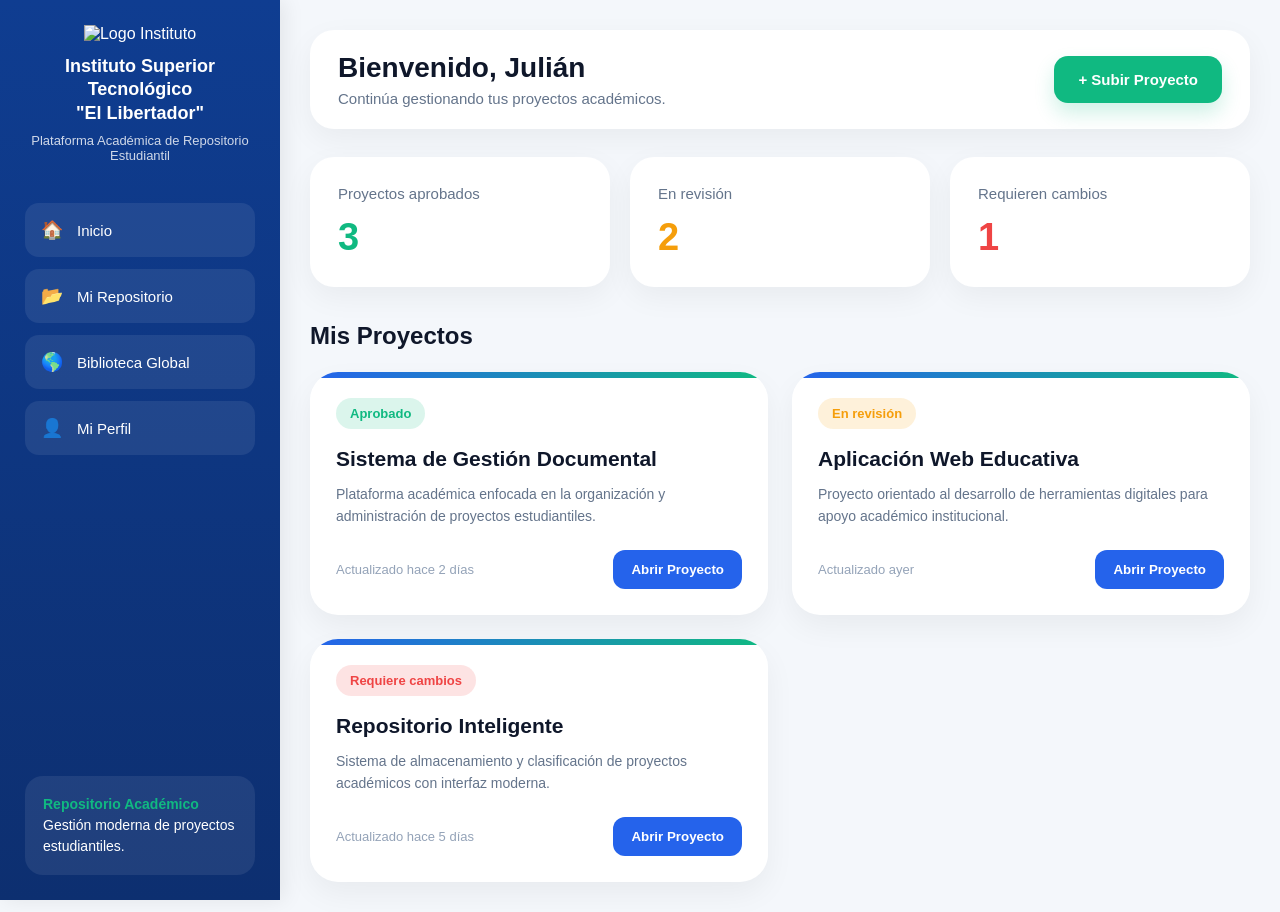
==== Index/index.html @ f7339ac9 "Diseño de interfaz" ====
<!DOCTYPE html>
<html lang="es">
<head>
  <meta charset="UTF-8" />
  <meta name="viewport" content="width=device-width, initial-scale=1.0" />
  <title>Instituto Superior Tecnológico El Libertador</title>
  <link rel="stylesheet" href="styles.css" />
</head>
<body>

  <!-- SIDEBAR -->

  <aside class="sidebar">

    <div>

      <div class="logo-area">
        <img src="WhatsApp Image 2026-05-22 at 5.05.07 PM.jpeg" alt="Logo Instituto">

        <h1>
          Instituto Superior Tecnológico<br>
          "El Libertador"
        </h1>

        <p>
          Plataforma Académica de Repositorio Estudiantil
        </p>
      </div>

      <div class="menu">

        <div class="menu-item">
          <span>&#127968;</span>
          Inicio
        </div>

        <div class="menu-item">
          <span>&#128194;</span>
          Mi Repositorio
        </div>

        <div class="menu-item">
          <span>&#127758;</span>
          Biblioteca Global
        </div>

        <div class="menu-item">
          <span>&#128100;</span>
          Mi Perfil
        </div>

      </div>

    </div>

    <div class="sidebar-footer">
      <strong>Repositorio Académico</strong><br>
      Gestión moderna de proyectos estudiantiles.
    </div>

  </aside>


  <!-- MAIN -->

  <main class="main">

    <!-- TOPBAR -->

    <div class="topbar">

      <div class="welcome">
        <h2>Bienvenido, Julián</h2>
        <p>
          Continúa gestionando tus proyectos académicos.
        </p>
      </div>

      <button class="upload-btn">
        + Subir Proyecto
      </button>

    </div>


    <!-- STATUS -->

    <section class="status-section">

      <div class="status-card">
        <div class="status-title">Proyectos aprobados</div>
        <div class="status-number green">3</div>
      </div>

      <div class="status-card">
        <div class="status-title">En revisión</div>
        <div class="status-number yellow">2</div>
      </div>

      <div class="status-card">
        <div class="status-title">Requieren cambios</div>
        <div class="status-number red">1</div>
      </div>

    </section>


    <!-- PROJECTS -->

    <h2 class="section-title">Mis Proyectos</h2>

    <section class="projects-grid">

      <div class="project-card">

        <div class="project-header">
          <div class="project-status approved">
            Aprobado
          </div>
        </div>

        <h3>Sistema de Gestión Documental</h3>

        <p>
          Plataforma académica enfocada en la organización y administración de proyectos estudiantiles.
        </p>

        <div class="project-footer">
          <div class="date">
            Actualizado hace 2 días
          </div>

          <button class="open-btn">
            Abrir Proyecto
          </button>
        </div>

      </div>


      <div class="project-card">

        <div class="project-header">
          <div class="project-status revision">
            En revisión
          </div>
        </div>

        <h3>Aplicación Web Educativa</h3>

        <p>
          Proyecto orientado al desarrollo de herramientas digitales para apoyo académico institucional.
        </p>

        <div class="project-footer">
          <div class="date">
            Actualizado ayer
          </div>

          <button class="open-btn">
            Abrir Proyecto
          </button>
        </div>

      </div>


      <div class="project-card">

        <div class="project-header">
          <div class="project-status changes">
            Requiere cambios
          </div>
        </div>

        <h3>Repositorio Inteligente</h3>

        <p>
          Sistema de almacenamiento y clasificación de proyectos académicos con interfaz moderna.
        </p>

        <div class="project-footer">
          <div class="date">
            Actualizado hace 5 días
          </div>

          <button class="open-btn">
            Abrir Proyecto
          </button>
        </div>

      </div>

    </section>

  </main>

  <script src="script.js"></script>

</body>
</html>
---- Index/styles.css ----
﻿  * {
    margin: 0;
    padding: 0;
    box-sizing: border-box;
    font-family: 'Segoe UI', Tahoma, Geneva, Verdana, sans-serif;
  }

  body {
    background: #f4f7fb;
    color: #1e293b;
    display: flex;
    min-height: 100vh;
    overflow-x: hidden;
  }

  /* SIDEBAR */

  .sidebar {
    width: 280px;
    background: linear-gradient(180deg, #0f3d91 0%, #0d2f70 100%);
    color: white;
    padding: 25px;
    display: flex;
    flex-direction: column;
    justify-content: space-between;
    position: fixed;
    height: 100vh;
    box-shadow: 4px 0 20px rgba(0,0,0,0.08);
  }

  .logo-area {
    text-align: center;
    margin-bottom: 40px;
  }

  .logo-area img {
    width: 110px;
    margin-bottom: 12px;
  }

  .logo-area h1 {
    font-size: 18px;
    line-height: 1.3;
    font-weight: 700;
  }

  .logo-area p {
    margin-top: 8px;
    font-size: 13px;
    opacity: 0.8;
  }

  .menu {
    display: flex;
    flex-direction: column;
    gap: 12px;
  }

  .menu-item {
    background: rgba(255,255,255,0.08);
    border-radius: 14px;
    padding: 16px;
    cursor: pointer;
    transition: 0.3s;
    display: flex;
    align-items: center;
    gap: 14px;
    font-size: 15px;
  }

  .menu-item:hover {
    background: #10b981;
    transform: translateX(4px);
  }

  .menu-item span {
    font-size: 18px;
  }

  .sidebar-footer {
    background: rgba(255,255,255,0.08);
    padding: 18px;
    border-radius: 18px;
    font-size: 14px;
    line-height: 1.5;
  }

  .sidebar-footer strong {
    color: #10b981;
  }

  /* MAIN */

  .main {
    margin-left: 280px;
    width: calc(100% - 280px);
    padding: 30px;
  }

  /* TOPBAR */

  .topbar {
    background: white;
    padding: 22px 28px;
    border-radius: 24px;
    display: flex;
    justify-content: space-between;
    align-items: center;
    box-shadow: 0 10px 30px rgba(0,0,0,0.05);
    margin-bottom: 28px;
  }

  .welcome h2 {
    font-size: 28px;
    margin-bottom: 6px;
    color: #0f172a;
  }

  .welcome p {
    color: #64748b;
    font-size: 15px;
  }

  .upload-btn {
    background: #10b981;
    border: none;
    color: white;
    padding: 15px 24px;
    border-radius: 14px;
    font-size: 15px;
    font-weight: 600;
    cursor: pointer;
    transition: 0.3s;
    box-shadow: 0 10px 20px rgba(16,185,129,0.2);
  }

  .upload-btn:hover {
    transform: translateY(-2px);
    background: #0da271;
  }

  /* STATUS */

  .status-section {
    display: grid;
    grid-template-columns: repeat(auto-fit, minmax(220px, 1fr));
    gap: 20px;
    margin-bottom: 35px;
  }

  .status-card {
    background: white;
    border-radius: 24px;
    padding: 28px;
    box-shadow: 0 10px 30px rgba(0,0,0,0.05);
    transition: 0.3s;
  }

  .status-card:hover {
    transform: translateY(-4px);
  }

  .status-title {
    font-size: 15px;
    color: #64748b;
    margin-bottom: 14px;
  }

  .status-number {
    font-size: 38px;
    font-weight: 700;
  }

  .green {
    color: #10b981;
  }

  .yellow {
    color: #f59e0b;
  }

  .red {
    color: #ef4444;
  }

  /* PROJECTS */

  .section-title {
    font-size: 24px;
    margin-bottom: 22px;
    color: #0f172a;
  }

  .projects-grid {
    display: grid;
    grid-template-columns: repeat(auto-fit, minmax(320px, 1fr));
    gap: 24px;
  }

  .project-card {
    background: white;
    border-radius: 28px;
    padding: 26px;
    box-shadow: 0 12px 30px rgba(0,0,0,0.05);
    transition: 0.3s;
    position: relative;
    overflow: hidden;
  }

  .project-card::before {
    content: "";
    position: absolute;
    top: 0;
    left: 0;
    width: 100%;
    height: 6px;
    background: linear-gradient(90deg, #2563eb, #10b981);
  }

  .project-card:hover {
    transform: translateY(-5px);
  }

  .project-header {
    display: flex;
    justify-content: space-between;
    align-items: center;
    margin-bottom: 18px;
  }

  .project-status {
    padding: 8px 14px;
    border-radius: 100px;
    font-size: 13px;
    font-weight: 600;
  }

  .approved {
    background: rgba(16,185,129,0.15);
    color: #10b981;
  }

  .revision {
    background: rgba(245,158,11,0.15);
    color: #f59e0b;
  }

  .changes {
    background: rgba(239,68,68,0.15);
    color: #ef4444;
  }

  .project-card h3 {
    font-size: 21px;
    margin-bottom: 12px;
    color: #0f172a;
  }

  .project-card p {
    color: #64748b;
    line-height: 1.6;
    margin-bottom: 22px;
    font-size: 14px;
  }

  .project-footer {
    display: flex;
    justify-content: space-between;
    align-items: center;
  }

  .date {
    font-size: 13px;
    color: #94a3b8;
  }

  .open-btn {
    border: none;
    background: #2563eb;
    color: white;
    padding: 12px 18px;
    border-radius: 12px;
    font-weight: 600;
    cursor: pointer;
    transition: 0.3s;
  }

  .open-btn:hover {
    background: #1d4ed8;
  }

  /* RESPONSIVE */

  @media(max-width: 1000px) {
    .sidebar {
      width: 100%;
      height: auto;
      position: relative;
    }

    body {
      flex-direction: column;
    }

    .main {
      margin-left: 0;
      width: 100%;
    }
  }

  @media(max-width: 700px) {
    .topbar {
      flex-direction: column;
      align-items: flex-start;
      gap: 18px;
    }

    .welcome h2 {
      font-size: 22px;
    }
  }
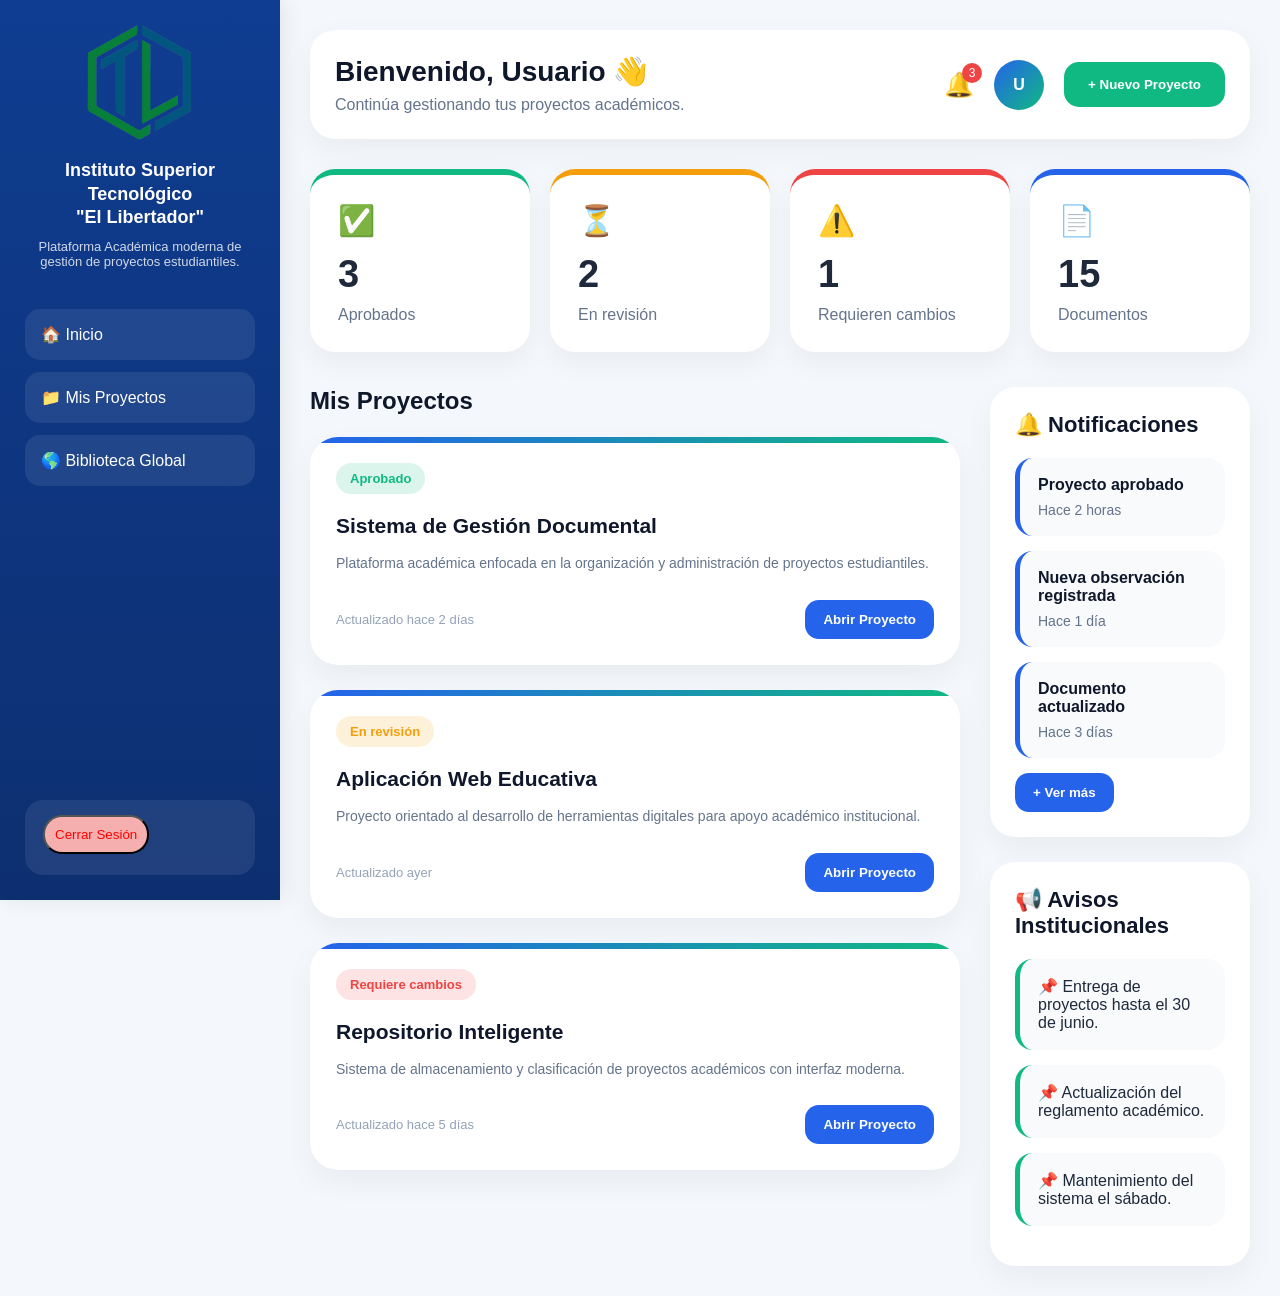
==== commit e4d692c4: "Mejoras visuales" ====
--- a/Index/index.html
+++ b/Index/index.html
@@ -1,201 +1,299 @@
 <!DOCTYPE html>
 <html lang="es">
 <head>
-  <meta charset="UTF-8" />
-  <meta name="viewport" content="width=device-width, initial-scale=1.0" />
-  <title>Instituto Superior Tecnológico El Libertador</title>
-  <link rel="stylesheet" href="styles.css" />
+    <!-- Configuración del documento -->
+    <meta charset="UTF-8">
+    <meta name="viewport" content="width=device-width, initial-scale=1.0">
+    <!-- Título de la página -->
+    <title>Instituto Superior Tecnológico El Libertador</title>
+    <!-- Hoja de estilos -->
+    <link rel="stylesheet" href="styles.css">
 </head>
 <body>
 
-  <!-- SIDEBAR -->
-
-  <aside class="sidebar">
-
-    <div>
-
-      <div class="logo-area">
-        <img src="WhatsApp Image 2026-05-22 at 5.05.07 PM.jpeg" alt="Logo Instituto">
-
-        <h1>
-          Instituto Superior Tecnológico<br>
-          "El Libertador"
-        </h1>
-
-        <p>
-          Plataforma Académica de Repositorio Estudiantil
-        </p>
-      </div>
-
-      <div class="menu">
-
-        <div class="menu-item">
-          <span>&#127968;</span>
-          Inicio
-        </div>
-
-        <div class="menu-item">
-          <span>&#128194;</span>
-          Mi Repositorio
-        </div>
-
-        <div class="menu-item">
-          <span>&#127758;</span>
-          Biblioteca Global
-        </div>
-
-        <div class="menu-item">
-          <span>&#128100;</span>
-          Mi Perfil
-        </div>
-
-      </div>
-
-    </div>
-
-    <div class="sidebar-footer">
-      <strong>Repositorio Académico</strong><br>
-      Gestión moderna de proyectos estudiantiles.
-    </div>
-
-  </aside>
-
-
-  <!-- MAIN -->
-
-  <main class="main">
-
-    <!-- TOPBAR -->
-
-    <div class="topbar">
-
-      <div class="welcome">
-        <h2>Bienvenido, Julián</h2>
-        <p>
-          Continúa gestionando tus proyectos académicos.
-        </p>
-      </div>
-
-      <button class="upload-btn">
-        + Subir Proyecto
-      </button>
-
-    </div>
-
-
-    <!-- STATUS -->
-
-    <section class="status-section">
-
-      <div class="status-card">
-        <div class="status-title">Proyectos aprobados</div>
-        <div class="status-number green">3</div>
-      </div>
-
-      <div class="status-card">
-        <div class="status-title">En revisión</div>
-        <div class="status-number yellow">2</div>
-      </div>
-
-      <div class="status-card">
-        <div class="status-title">Requieren cambios</div>
-        <div class="status-number red">1</div>
-      </div>
-
-    </section>
-
-
-    <!-- PROJECTS -->
-
-    <h2 class="section-title">Mis Proyectos</h2>
-
-    <section class="projects-grid">
-
-      <div class="project-card">
-
-        <div class="project-header">
-          <div class="project-status approved">
-            Aprobado
-          </div>
-        </div>
-
-        <h3>Sistema de Gestión Documental</h3>
-
-        <p>
-          Plataforma académica enfocada en la organización y administración de proyectos estudiantiles.
-        </p>
-
-        <div class="project-footer">
-          <div class="date">
-            Actualizado hace 2 días
-          </div>
-
-          <button class="open-btn">
-            Abrir Proyecto
-          </button>
-        </div>
-
-      </div>
-
-
-      <div class="project-card">
-
-        <div class="project-header">
-          <div class="project-status revision">
-            En revisión
-          </div>
-        </div>
-
-        <h3>Aplicación Web Educativa</h3>
-
-        <p>
-          Proyecto orientado al desarrollo de herramientas digitales para apoyo académico institucional.
-        </p>
-
-        <div class="project-footer">
-          <div class="date">
-            Actualizado ayer
-          </div>
-
-          <button class="open-btn">
-            Abrir Proyecto
-          </button>
-        </div>
-
-      </div>
-
-
-      <div class="project-card">
-
-        <div class="project-header">
-          <div class="project-status changes">
-            Requiere cambios
-          </div>
-        </div>
-
-        <h3>Repositorio Inteligente</h3>
-
-        <p>
-          Sistema de almacenamiento y clasificación de proyectos académicos con interfaz moderna.
-        </p>
-
-        <div class="project-footer">
-          <div class="date">
-            Actualizado hace 5 días
-          </div>
-
-          <button class="open-btn">
-            Abrir Proyecto
-          </button>
-        </div>
-
-      </div>
-
-    </section>
-
-  </main>
-
-  <script src="script.js"></script>
-
+    <!-- ==========================================================
+         MENÚ LATERAL (SIDEBAR)
+         ========================================================== -->
+    <aside class="sidebar">
+        <!-- Contenedor superior -->
+        <div>
+            <!-- Logo e información institucional -->
+            <div class="logo-area">
+                <img src="img/LOGO_ISTEL.png" alt="Logo Instituto">
+                <h1>
+                    Instituto Superior Tecnológico<br>
+                    "El Libertador"
+                </h1>
+                <p>
+                    Plataforma Académica moderna de gestión de proyectos estudiantiles. 
+                </p>
+            </div>
+            <!-- Menú principal -->
+            <div class="menu">
+                <div class="menu-item">
+                    🏠 Inicio
+                </div>
+                <div class="menu-item">
+                    📁 Mis Proyectos 
+                </div>
+                <div class="menu-item">
+                    🌎 Biblioteca Global
+                </div>
+            </div>
+        </div>
+        <!-- Pie del menú lateral -->
+        <div class="sidebar-footer">
+            <button class="close-btn">
+                Cerrar Sesión
+            </button>
+        </div>
+    </aside>
+
+    <!-- ==========================================================
+         CONTENIDO PRINCIPAL
+         ========================================================== -->
+    <main class="main">
+
+        <!-- ======================================================
+             BARRA SUPERIOR
+             ====================================================== -->
+        <div class="topbar">
+            <!-- Mensaje de bienvenida -->
+            <div class="welcome">
+                <h2>
+                    Bienvenido, Usuario 👋
+                </h2>
+                <p>
+                    Continúa gestionando tus proyectos académicos.
+                </p>
+            </div>
+            <!-- Elementos ubicados al lado derecho -->
+            <div class="topbar-right">
+                <!-- Campana de notificaciones -->
+                <div class="notification-icon">
+                    🔔
+                    <!-- Contador de notificaciones -->
+                    <span class="notification-count">
+                        3
+                    </span>
+                </div>
+                <!-- Avatar del usuario -->
+                <div class="user-avatar">
+                    U
+                </div>
+                <!-- Botón para crear un nuevo proyecto -->
+                <button class="upload-btn">
+                    + Nuevo Proyecto
+                </button>
+            </div>
+        </div>
+
+        <!-- ======================================================
+             TARJETAS DE RESUMEN
+             ====================================================== -->
+        <section class="status-section">
+            <!-- Tarjeta proyectos aprobados -->
+            <div class="status-card approved-card">
+                <div class="icon">
+                    ✅
+                </div>
+                <div class="status-number">
+                    3
+                </div>
+                <div class="status-title">
+                    Aprobados
+                </div>
+            </div>
+            <!-- Tarjeta proyectos en revisión -->
+            <div class="status-card review-card">
+                <div class="icon">
+                    ⏳
+                </div>
+                <div class="status-number">
+                    2
+                </div>
+                <div class="status-title">
+                    En revisión
+                </div>
+            </div>
+            <!-- Tarjeta proyectos con cambios -->
+            <div class="status-card changes-card">
+                <div class="icon">
+                    ⚠️
+                </div>
+                <div class="status-number">
+                    1
+                </div>
+                <div class="status-title">
+                    Requieren cambios
+                </div>
+            </div>
+            <!-- Tarjeta documentos subidos -->
+            <div class="status-card documents-card">
+                <div class="icon">
+                    📄
+                </div>
+                <div class="status-number">
+                    15
+                </div>
+                <div class="status-title">
+                    Documentos
+                </div>
+            </div>
+        </section>
+
+        <!-- ======================================================
+             CONTENEDOR PRINCIPAL DEL DASHBOARD
+             ====================================================== -->
+        <div class="dashboard-container">
+
+            <!-- ==================================================
+                 COLUMNA IZQUIERDA
+                 ================================================== -->
+            <div class="left-column">
+                <!-- Título -->
+                <h2 class="section-title">
+                    Mis Proyectos
+                </h2>
+                <!-- Tarjetas de proyectos -->
+                <section class="projects-grid">
+                    <!-- Proyecto 1 -->
+                    <div class="project-card">
+                        <div class="project-status approved">
+                            Aprobado
+                        </div>
+                        <h3>
+                            Sistema de Gestión Documental
+                        </h3>
+                        <p>
+                            Plataforma académica enfocada en la organización y administración de proyectos estudiantiles.
+                        </p>
+                        <div class="project-footer">
+                            <div class="date">
+                                Actualizado hace 2 días
+                            </div>
+                            <button class="open-btn">
+                                Abrir Proyecto
+                            </button>
+                        </div>
+                    </div>
+                    <!-- Proyecto 2 -->
+                    <div class="project-card">
+                        <div class="project-status revision">
+                            En revisión
+                        </div>
+                        <h3>
+                            Aplicación Web Educativa
+                        </h3>
+                        <p>
+                            Proyecto orientado al desarrollo de herramientas digitales para apoyo académico institucional.
+                        </p>
+                        <div class="project-footer">
+                            <div class="date">
+                                Actualizado ayer
+                            </div>
+                            <button class="open-btn">
+                                Abrir Proyecto
+                            </button>
+                        </div>
+                    </div>
+                    <!-- Proyecto 3 -->
+                    <div class="project-card">
+                        <div class="project-status changes">
+                            Requiere cambios
+                        </div>
+                        <h3>
+                            Repositorio Inteligente
+                        </h3>
+                        <p>
+                            Sistema de almacenamiento y clasificación de proyectos académicos con interfaz moderna.
+                        </p>
+                        <div class="project-footer">
+                            <div class="date">
+                                Actualizado hace 5 días
+                            </div>
+                            <button class="open-btn">
+                                Abrir Proyecto
+                            </button>
+                        </div>
+                    </div>
+                </section>
+
+                <!-- ==================================================
+                     ACTIVIDAD RECIENTE
+                     ==================================================
+                <section class="activity-section">
+                    <h2 class="section-title">
+                        Actividad reciente
+                    </h2>
+                    <div class="activity-card">
+                        ✅ Sistema de Gestión Documental aprobado.
+                    </div>
+                    <div class="activity-card">
+                        📄 Se actualizó el documento PDF.
+                    </div>
+                    <div class="activity-card">
+                        📤 Nueva versión del proyecto subida.
+                    </div>
+                </section> -->
+            </div>
+
+            <!-- ==================================================
+                 COLUMNA DERECHA
+                 ================================================== -->
+            <div class="right-column">
+                <!-- Panel de notificaciones -->
+                <div class="notifications-panel">
+                    <h2>
+                        🔔 Notificaciones
+                    </h2>
+                    <div class="notification-card">
+                        <strong>
+                            Proyecto aprobado
+                        </strong>
+                        <p>
+                            Hace 2 horas
+                        </p>
+                    </div>
+                    <div class="notification-card">
+                        <strong>
+                            Nueva observación registrada
+                        </strong>
+                        <p>
+                            Hace 1 día
+                        </p>
+                    </div>
+                    <div class="notification-card">
+                        <strong>
+                            Documento actualizado
+                        </strong>
+                        <p>
+                            Hace 3 días
+                        </p>
+                    </div>
+                    <button class="open-btn">
+                        + Ver más
+                    </button>
+                </div>
+                <!-- Panel de avisos institucionales -->
+                <div class="announcements-panel">
+                    <h2>
+                        📢 Avisos Institucionales
+                    </h2>
+                    <div class="announcement-card">
+                        📌 Entrega de proyectos hasta el 30 de junio.
+                    </div>
+                    <div class="announcement-card">
+                        📌 Actualización del reglamento académico.
+                    </div>
+                    <div class="announcement-card">
+                        📌 Mantenimiento del sistema el sábado.
+                    </div>
+                </div>
+            </div>
+        </div>
+    </main>
+    <!-- Archivo JavaScript -->
+    <script src="script.js"></script>
 </body>
 </html>
--- a/Index/styles.css
+++ b/Index/styles.css
@@ -1,322 +1,624 @@
-﻿  * {
-    margin: 0;
-    padding: 0;
-    box-sizing: border-box;
-    font-family: 'Segoe UI', Tahoma, Geneva, Verdana, sans-serif;
-  }
-
-  body {
-    background: #f4f7fb;
-    color: #1e293b;
-    display: flex;
-    min-height: 100vh;
-    overflow-x: hidden;
-  }
-
-  /* SIDEBAR */
-
-  .sidebar {
-    width: 280px;
-    background: linear-gradient(180deg, #0f3d91 0%, #0d2f70 100%);
-    color: white;
-    padding: 25px;
-    display: flex;
-    flex-direction: column;
-    justify-content: space-between;
-    position: fixed;
-    height: 100vh;
-    box-shadow: 4px 0 20px rgba(0,0,0,0.08);
-  }
-
-  .logo-area {
-    text-align: center;
-    margin-bottom: 40px;
-  }
-
-  .logo-area img {
-    width: 110px;
-    margin-bottom: 12px;
-  }
-
-  .logo-area h1 {
-    font-size: 18px;
-    line-height: 1.3;
-    font-weight: 700;
-  }
-
-  .logo-area p {
-    margin-top: 8px;
-    font-size: 13px;
-    opacity: 0.8;
-  }
-
-  .menu {
-    display: flex;
-    flex-direction: column;
-    gap: 12px;
-  }
-
-  .menu-item {
-    background: rgba(255,255,255,0.08);
-    border-radius: 14px;
-    padding: 16px;
-    cursor: pointer;
-    transition: 0.3s;
-    display: flex;
-    align-items: center;
-    gap: 14px;
-    font-size: 15px;
-  }
-
-  .menu-item:hover {
-    background: #10b981;
-    transform: translateX(4px);
-  }
-
-  .menu-item span {
-    font-size: 18px;
-  }
-
-  .sidebar-footer {
-    background: rgba(255,255,255,0.08);
-    padding: 18px;
-    border-radius: 18px;
-    font-size: 14px;
-    line-height: 1.5;
-  }
-
-  .sidebar-footer strong {
-    color: #10b981;
-  }
-
-  /* MAIN */
-
-  .main {
-    margin-left: 280px;
-    width: calc(100% - 280px);
-    padding: 30px;
-  }
-
-  /* TOPBAR */
-
-  .topbar {
-    background: white;
-    padding: 22px 28px;
-    border-radius: 24px;
-    display: flex;
-    justify-content: space-between;
-    align-items: center;
-    box-shadow: 0 10px 30px rgba(0,0,0,0.05);
-    margin-bottom: 28px;
-  }
-
-  .welcome h2 {
-    font-size: 28px;
-    margin-bottom: 6px;
-    color: #0f172a;
-  }
-
-  .welcome p {
-    color: #64748b;
-    font-size: 15px;
-  }
-
-  .upload-btn {
-    background: #10b981;
-    border: none;
-    color: white;
-    padding: 15px 24px;
-    border-radius: 14px;
-    font-size: 15px;
-    font-weight: 600;
-    cursor: pointer;
-    transition: 0.3s;
-    box-shadow: 0 10px 20px rgba(16,185,129,0.2);
-  }
-
-  .upload-btn:hover {
-    transform: translateY(-2px);
-    background: #0da271;
-  }
-
-  /* STATUS */
-
-  .status-section {
-    display: grid;
-    grid-template-columns: repeat(auto-fit, minmax(220px, 1fr));
-    gap: 20px;
-    margin-bottom: 35px;
-  }
-
-  .status-card {
-    background: white;
-    border-radius: 24px;
-    padding: 28px;
-    box-shadow: 0 10px 30px rgba(0,0,0,0.05);
-    transition: 0.3s;
-  }
-
-  .status-card:hover {
-    transform: translateY(-4px);
-  }
-
-  .status-title {
-    font-size: 15px;
-    color: #64748b;
-    margin-bottom: 14px;
-  }
-
-  .status-number {
-    font-size: 38px;
-    font-weight: 700;
-  }
-
-  .green {
-    color: #10b981;
-  }
-
-  .yellow {
-    color: #f59e0b;
-  }
-
-  .red {
-    color: #ef4444;
-  }
-
-  /* PROJECTS */
-
-  .section-title {
-    font-size: 24px;
-    margin-bottom: 22px;
-    color: #0f172a;
-  }
-
-  .projects-grid {
-    display: grid;
-    grid-template-columns: repeat(auto-fit, minmax(320px, 1fr));
-    gap: 24px;
-  }
-
-  .project-card {
-    background: white;
-    border-radius: 28px;
-    padding: 26px;
-    box-shadow: 0 12px 30px rgba(0,0,0,0.05);
-    transition: 0.3s;
-    position: relative;
-    overflow: hidden;
-  }
-
-  .project-card::before {
-    content: "";
-    position: absolute;
-    top: 0;
-    left: 0;
-    width: 100%;
-    height: 6px;
-    background: linear-gradient(90deg, #2563eb, #10b981);
-  }
-
-  .project-card:hover {
-    transform: translateY(-5px);
-  }
-
-  .project-header {
-    display: flex;
-    justify-content: space-between;
-    align-items: center;
-    margin-bottom: 18px;
-  }
-
-  .project-status {
-    padding: 8px 14px;
-    border-radius: 100px;
-    font-size: 13px;
-    font-weight: 600;
-  }
-
-  .approved {
-    background: rgba(16,185,129,0.15);
-    color: #10b981;
-  }
-
-  .revision {
-    background: rgba(245,158,11,0.15);
-    color: #f59e0b;
-  }
-
-  .changes {
-    background: rgba(239,68,68,0.15);
-    color: #ef4444;
-  }
-
-  .project-card h3 {
-    font-size: 21px;
-    margin-bottom: 12px;
-    color: #0f172a;
-  }
-
-  .project-card p {
-    color: #64748b;
-    line-height: 1.6;
-    margin-bottom: 22px;
-    font-size: 14px;
-  }
-
-  .project-footer {
-    display: flex;
-    justify-content: space-between;
-    align-items: center;
-  }
-
-  .date {
-    font-size: 13px;
-    color: #94a3b8;
-  }
-
-  .open-btn {
-    border: none;
-    background: #2563eb;
-    color: white;
-    padding: 12px 18px;
-    border-radius: 12px;
-    font-weight: 600;
-    cursor: pointer;
-    transition: 0.3s;
-  }
-
-  .open-btn:hover {
-    background: #1d4ed8;
-  }
-
-  /* RESPONSIVE */
-
-  @media(max-width: 1000px) {
-    .sidebar {
-      width: 100%;
-      height: auto;
-      position: relative;
-    }
-
-    body {
-      flex-direction: column;
-    }
-
-    .main {
-      margin-left: 0;
-      width: 100%;
-    }
-  }
-
-  @media(max-width: 700px) {
-    .topbar {
-      flex-direction: column;
-      align-items: flex-start;
-      gap: 18px;
-    }
-
-    .welcome h2 {
-      font-size: 22px;
-    }
-  }
-
+/*=========================================================
+    RESET GENERAL
+=========================================================*/
+*{
+    margin:0;
+    padding:0;
+    box-sizing:border-box;
+    font-family:'Segoe UI',Tahoma,Geneva,Verdana,sans-serif;
+}
+body{
+    background:#f4f7fb;
+    color:#1e293b;
+    display:flex;
+    min-height:100vh;
+    overflow-x:hidden;
+}
+
+/*=========================================================
+    SIDEBAR
+=========================================================*/
+.sidebar{
+    width:280px;
+    background:linear-gradient(180deg,#0f3d91 0%,#0d2f70 100%);
+    color:white;
+    padding:25px;
+    display:flex;
+    flex-direction:column;
+    justify-content:space-between;
+    position:fixed;
+    height:100vh;
+    overflow-y:auto;
+    box-shadow:4px 0 20px rgba(0,0,0,.08);
+}
+
+/*=========================================================
+    LOGO
+=========================================================*/
+.logo-area{
+    text-align:center;
+    margin-bottom:40px;
+}
+.logo-area img{
+    width:110px;
+    margin-bottom:12px;
+}
+.logo-area h1{
+    font-size:18px;
+    line-height:1.3;
+}
+.logo-area p{
+    margin-top:10px;
+    font-size:13px;
+    opacity:.8;
+}
+
+/*=========================================================
+    MENÚ
+=========================================================*/
+.menu{
+    display:flex;
+    flex-direction:column;
+    gap:12px;
+}
+.menu-item{
+    background:rgba(255,255,255,.08);
+    border-radius:15px;
+    padding:16px;
+    cursor:pointer;
+    display:flex;
+    align-items:center;
+    gap:14px;
+    transition:.3s;
+}
+.menu-item:hover{
+    background:#10b981;
+    transform:translateX(5px);
+}
+
+/*=========================================================
+    FOOTER SIDEBAR
+=========================================================*/
+.sidebar-footer{
+    background:rgba(255,255,255,.08);
+    padding:18px;
+    border-radius:18px;
+    line-height:1.6;
+}
+
+.close-btn {
+  color: red;
+  background-color: rgb(245, 175, 175);
+  padding: 10px;
+  border-radius: 19px;
+  cursor:pointer;
+  transition:.3s;
+  transform:translateY(-3px);
+}
+
+    
+
+/*=========================================================
+    MAIN
+=========================================================*/
+.main{
+    margin-left:280px;
+    width:calc(100% - 280px);
+    padding:30px;
+}
+
+/*=========================================================
+    TOPBAR
+=========================================================*/
+.topbar{
+    background:white;
+    border-radius:25px;
+    padding:25px;
+    display:flex;
+    justify-content:space-between;
+    align-items:center;
+    box-shadow:0 10px 30px rgba(0,0,0,.05);
+    margin-bottom:30px;
+}
+.welcome h2{
+    font-size:28px;
+    color:#0f172a;
+    margin-bottom:8px;
+}
+.welcome p{
+    color:#64748b;
+}
+.topbar-right{
+    display:flex;
+    align-items:center;
+    gap:20px;
+}
+
+/*=========================================================
+    CAMPANA
+=========================================================*/
+.notification-icon{
+    position:relative;
+    font-size:24px;
+    cursor:pointer;
+    transition:.3s;
+}
+.notification-icon:hover{
+    transform:scale(1.1);
+}
+.notification-count{
+    position:absolute;
+    top:-8px;
+    right:-8px;
+    width:20px;
+    height:20px;
+    border-radius:50%;
+    background:#ef4444;
+    color:white;
+    font-size:12px;
+    display:flex;
+    justify-content:center;
+    align-items:center;
+}
+
+/*=========================================================
+    AVATAR
+=========================================================*/
+.user-avatar{
+    width:50px;
+    height:50px;
+    border-radius:50%;
+    background:linear-gradient(135deg,#2563eb,#10b981);
+    color:white;
+    display:flex;
+    justify-content:center;
+    align-items:center;
+    font-weight:700;
+    cursor:pointer;
+    transition:.3s;
+}
+.user-avatar:hover{
+    transform:scale(1.08);
+    box-shadow:0 10px 25px rgba(0,0,0,.15);
+}
+
+/*=========================================================
+    BOTONES
+=========================================================*/
+.upload-btn{
+    border:none;
+    background:#10b981;
+    color:white;
+    padding:15px 24px;
+    border-radius:15px;
+    font-weight:600;
+    cursor:pointer;
+    transition:.3s;
+}
+.upload-btn:hover{
+    background:#0da271;
+    transform:translateY(-3px);
+}
+
+/*=========================================================
+    TARJETAS SUPERIORES
+=========================================================*/
+.status-section{
+    display:grid;
+    grid-template-columns:repeat(auto-fit,minmax(220px,1fr));
+    gap:20px;
+    margin-bottom:35px;
+}
+.status-card{
+    background:white;
+    border-radius:25px;
+    padding:28px;
+    box-shadow:0 10px 30px rgba(0,0,0,.05);
+    transition:.3s;
+}
+.status-card:hover{
+    transform:translateY(-5px);
+}
+.icon{
+    font-size:30px;
+    margin-bottom:15px;
+}
+.status-number{
+    font-size:38px;
+    font-weight:700;
+}
+.status-title{
+    margin-top:10px;
+    color:#64748b;
+}
+.approved-card{
+    border-top:6px solid #10b981;
+}
+.review-card{
+    border-top:6px solid #f59e0b;
+}
+.changes-card{
+    border-top:6px solid #ef4444;
+}
+.documents-card{
+    border-top:6px solid #2563eb;
+}
+
+/*=========================================================
+    CONTENEDOR PRINCIPAL DEL DASHBOARD
+=========================================================*/
+.dashboard-container{
+    display:grid;
+    grid-template-columns:2.5fr 1fr;
+    gap:30px;
+}
+
+/*=========================================================
+    COLUMNA IZQUIERDA
+=========================================================*/
+.left-column{
+    display:flex;
+    flex-direction:column;
+}
+
+/*=========================================================
+    TÍTULOS DE SECCIÓN
+=========================================================*/
+.section-title{
+    font-size:24px;
+    color:#0f172a;
+    margin-bottom:22px;
+}
+
+/*=========================================================
+    CUADRÍCULA DE PROYECTOS
+=========================================================*/
+.projects-grid{
+    display:grid;
+    grid-template-columns:repeat(auto-fit,minmax(320px,1fr));
+    gap:25px;
+}
+
+/*=========================================================
+    TARJETAS DE PROYECTOS
+=========================================================*/
+.project-card{
+    background:white;
+    border-radius:28px;
+    padding:26px;
+    position:relative;
+    overflow:hidden;
+    box-shadow:0 12px 30px rgba(0,0,0,.05);
+    transition:.3s;
+}
+/* Línea superior decorativa */
+.project-card::before{
+    content:"";
+    position:absolute;
+    top:0;
+    left:0;
+    width:100%;
+    height:6px;
+    background:linear-gradient(90deg,#2563eb,#10b981);
+}
+.project-card:hover{
+    transform:translateY(-6px);
+    box-shadow:0 20px 40px rgba(0,0,0,.08);
+}
+
+/*=========================================================
+    ESTADO DEL PROYECTO
+=========================================================*/
+.project-status{
+    display:inline-block;
+    padding:8px 14px;
+    border-radius:100px;
+    font-size:13px;
+    font-weight:600;
+    margin-bottom:20px;
+}
+/* Proyecto aprobado */
+.approved{
+    background:rgba(16,185,129,.15);
+    color:#10b981;
+}
+/* Proyecto en revisión */
+.revision{
+    background:rgba(245,158,11,.15);
+    color:#f59e0b;
+}
+/* Proyecto con cambios */
+.changes{
+    background:rgba(239,68,68,.15);
+    color:#ef4444;
+}
+
+/*=========================================================
+    TÍTULO DEL PROYECTO
+=========================================================*/
+.project-card h3{
+    color:#0f172a;
+    font-size:21px;
+    margin-bottom:14px;
+}
+
+/*=========================================================
+    DESCRIPCIÓN DEL PROYECTO
+=========================================================*/
+.project-card p{
+    color:#64748b;
+    line-height:1.7;
+    font-size:14px;
+    margin-bottom:24px;
+}
+
+/*=========================================================
+    PIE DE LA TARJETA
+=========================================================*/
+.project-footer{
+    display:flex;
+    justify-content:space-between;
+    align-items:center;
+}
+/* Fecha */
+.date{
+    font-size:13px;
+    color:#94a3b8;
+}
+
+/*=========================================================
+    BOTÓN ABRIR PROYECTO
+=========================================================*/
+.open-btn{
+    border:none;
+    background:#2563eb;
+    color:white;
+    padding:12px 18px;
+    border-radius:14px;
+    cursor:pointer;
+    font-weight:600;
+    transition:.3s;
+}
+.open-btn:hover{
+    background:#1d4ed8;
+    transform:translateY(-3px);
+}
+
+/*=========================================================
+    ACTIVIDAD RECIENTE
+=========================================================*/
+.activity-section{
+    margin-top:45px;
+}
+/* Tarjetas de actividad */
+.activity-card{
+    background:white;
+    padding:18px;
+    border-radius:18px;
+    margin-bottom:15px;
+    box-shadow:0 10px 25px rgba(0,0,0,.05);
+    transition:.3s;
+}
+.activity-card:hover{
+    transform:translateY(-3px);
+}
+
+/*=========================================================
+    ANIMACIONES DE APARICIÓN
+=========================================================*/
+.status-card,
+.project-card,
+.activity-card{
+    opacity:0;
+    transform:translateY(20px);
+    transition:.5s;
+}
+/* Clase agregada por JavaScript */
+.show{
+    opacity:1;
+    transform:translateY(0);
+}
+
+/*=========================================================
+    EFECTO DE SOMBRA GENERAL
+=========================================================*/
+.project-card:hover,
+.activity-card:hover,
+.status-card:hover{
+    box-shadow:0 18px 35px rgba(0,0,0,.08);
+}
+
+/*=========================================================
+    COLUMNA DERECHA
+=========================================================*/
+.right-column{
+    display:flex;
+    flex-direction:column;
+    gap:25px;
+}
+
+/*=========================================================
+    PANEL DE NOTIFICACIONES
+=========================================================*/
+.notifications-panel,
+.announcements-panel{
+    background:white;
+    padding:25px;
+    border-radius:25px;
+    box-shadow:0 12px 30px rgba(0,0,0,.05);
+}
+/* TÍTULOS */
+.notifications-panel h2,
+.announcements-panel h2{
+    color:#0f172a;
+    margin-bottom:20px;
+    font-size:22px;
+}
+
+/*=========================================================
+    TARJETAS DE NOTIFICACIÓN
+=========================================================*/
+.notification-card{
+    background:#f8fafc;
+    border-left:5px solid #2563eb;
+    padding:18px;
+    border-radius:18px;
+    margin-bottom:15px;
+    transition:.3s;
+}
+.notification-card:hover{
+    transform:translateY(-3px);
+    box-shadow:0 10px 20px rgba(0,0,0,.05);
+}
+.notification-card strong{
+    color:#0f172a;
+    display:block;
+    margin-bottom:8px;
+}
+.notification-card p{
+    color:#64748b;
+    font-size:14px;
+}
+
+/*=========================================================
+    TARJETAS DE AVISOS
+=========================================================*/
+.announcement-card{
+    background:#f8fafc;
+    border-left:5px solid #10b981;
+    padding:18px;
+    border-radius:18px;
+    margin-bottom:15px;
+    transition:.3s;
+}
+.announcement-card:hover{
+    transform:translateY(-3px);
+    box-shadow:0 10px 20px rgba(0,0,0,.05);
+}
+
+/*=========================================================
+    ANIMACIONES
+=========================================================*/
+.notification-card,
+.announcement-card{
+    opacity:0;
+    transform:translateY(20px);
+    transition:.5s;
+}
+/* Clase agregada por JavaScript */
+.show{
+    opacity:1;
+    transform:translateY(0);
+}
+
+/*=========================================================
+    RESPONSIVE - PANTALLAS MENORES A 1200PX
+=========================================================*/
+@media(max-width:1200px){
+    .dashboard-container{
+        grid-template-columns:1fr;
+    }
+}
+
+/*=========================================================
+    RESPONSIVE - TABLET
+=========================================================*/
+@media(max-width:1000px){
+    body{
+        flex-direction:column;
+    }
+    .sidebar{
+        position:relative;
+        width:100%;
+        height:auto;
+    }
+    .main{
+        width:100%;
+        margin-left:0;
+    }
+}
+
+/*=========================================================
+    RESPONSIVE - CELULAR
+=========================================================*/
+@media(max-width:768px){
+    .topbar{
+        flex-direction:column;
+        align-items:flex-start;
+        gap:20px;
+    }
+    .topbar-right{
+        width:100%;
+        justify-content:space-between;
+    }
+    .welcome h2{
+        font-size:22px;
+    }
+    .status-section{
+        grid-template-columns:1fr;
+    }
+    .projects-grid{
+        grid-template-columns:1fr;
+    }
+    .project-footer{
+        flex-direction:column;
+        align-items:flex-start;
+        gap:15px;
+    }
+    .open-btn{
+        width:100%;
+    }
+    .upload-btn{
+        width:100%;
+    }
+    .notifications-panel,
+    .announcements-panel{
+        width:100%;
+    }
+}
+
+/*=========================================================
+    CELULARES PEQUEÑOS
+=========================================================*/
+@media(max-width:480px){
+    .main{
+        padding:15px;
+    }
+    .topbar{
+        padding:20px;
+    }
+    .welcome h2{
+        font-size:20px;
+    }
+    .status-card{
+        padding:22px;
+    }
+    .project-card{
+        padding:20px;
+    }
+    .notifications-panel,
+    .announcements-panel{
+        padding:20px;
+    }
+    .user-avatar{
+        width:45px;
+        height:45px;
+    }
+}
+
+/*=========================================================
+    SCROLL PERSONALIZADO
+=========================================================*/
+::-webkit-scrollbar{
+    width:10px;
+}
+::-webkit-scrollbar-track{
+    background:#e2e8f0;
+}
+::-webkit-scrollbar-thumb{
+    background:#0f3d91;
+    border-radius:20px;
+}
+::-webkit-scrollbar-thumb:hover{
+    background:#10b981;
+}
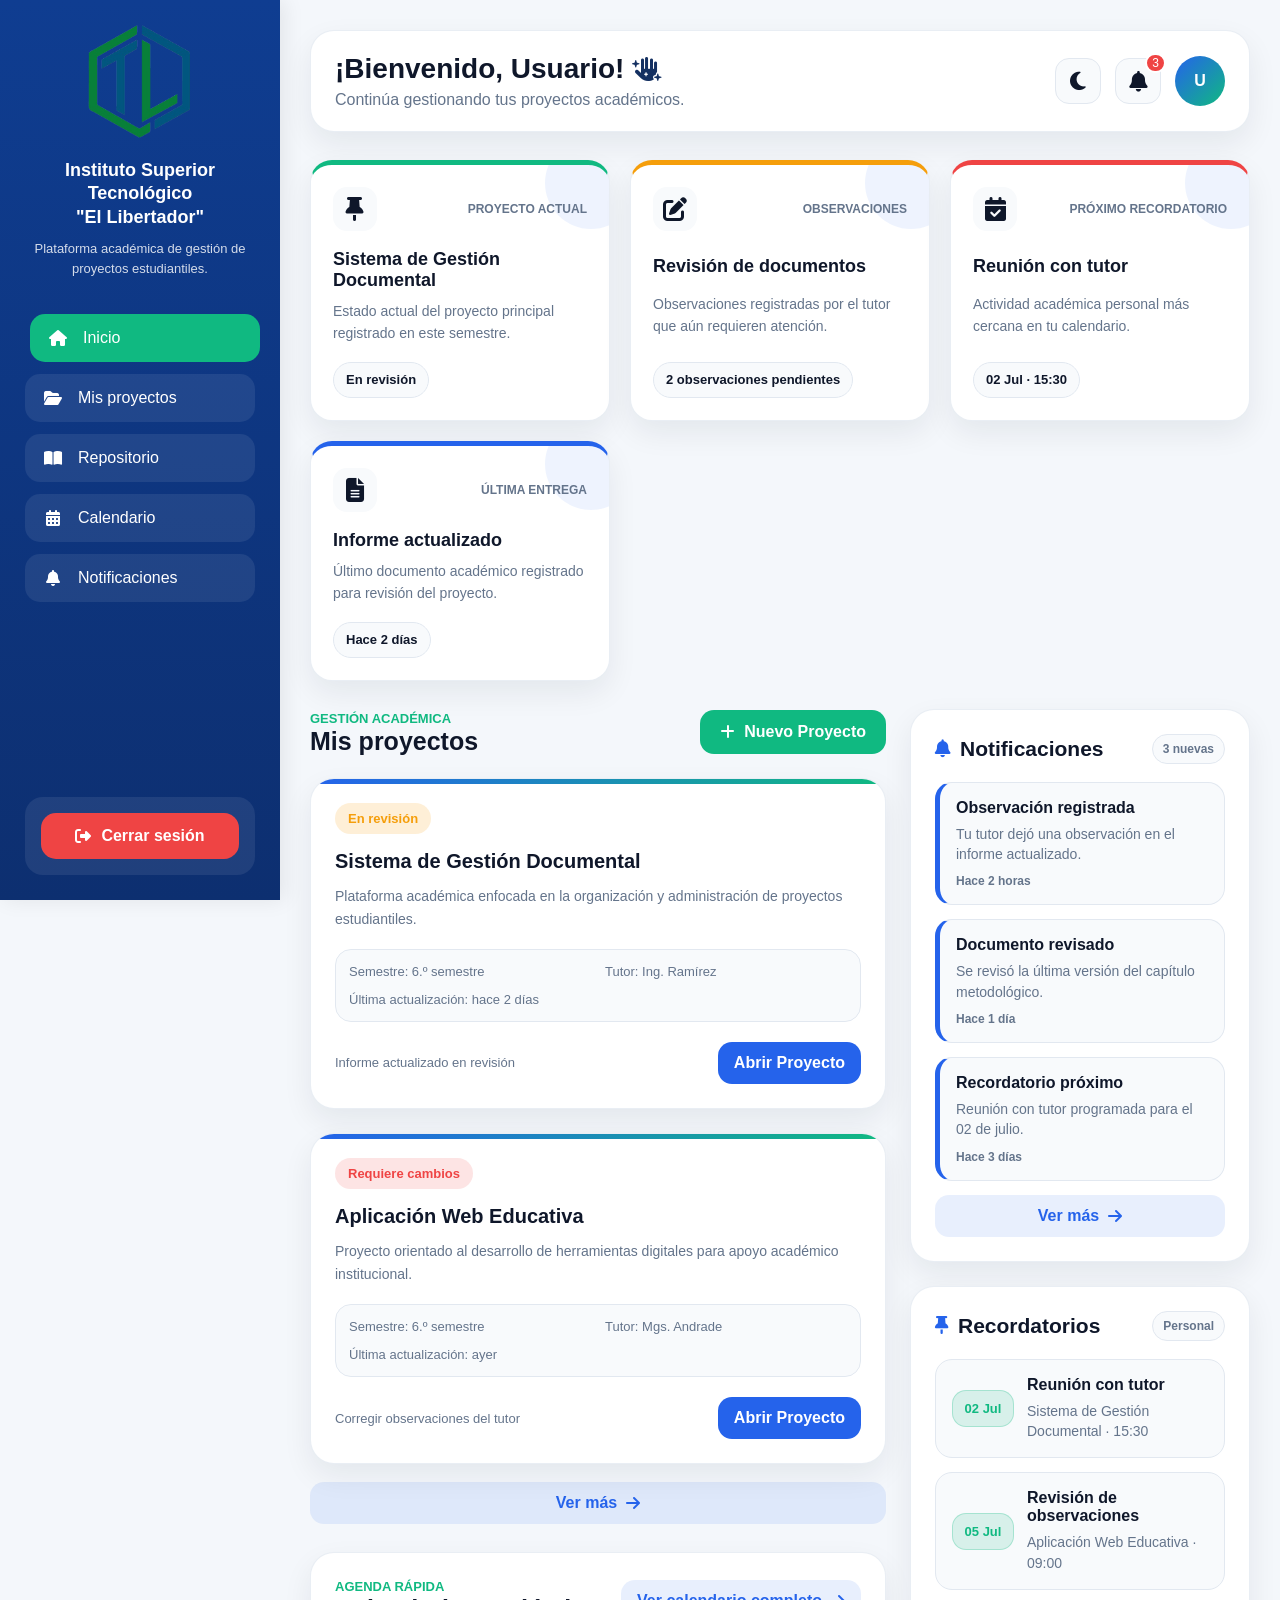
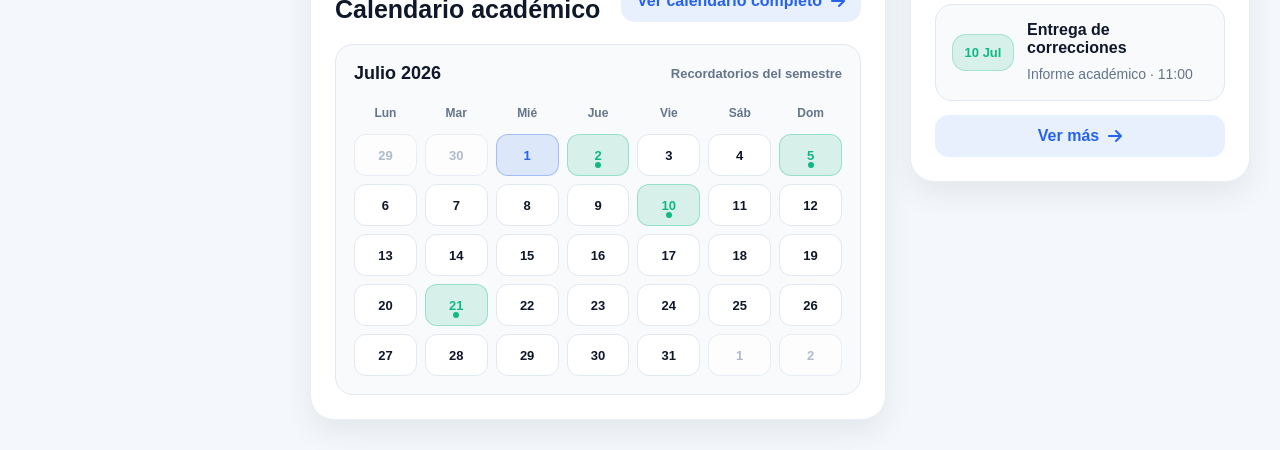
==== commit a34fcce7: "Arreglo de Interfaz" ====
--- a/Index/index.html
+++ b/Index/index.html
@@ -1,299 +1,381 @@
 <!DOCTYPE html>
 <html lang="es">
 <head>
-    <!-- Configuración del documento -->
+    <!-- Inicio de configuración del documento -->
     <meta charset="UTF-8">
     <meta name="viewport" content="width=device-width, initial-scale=1.0">
-    <!-- Título de la página -->
     <title>Instituto Superior Tecnológico El Libertador</title>
-    <!-- Hoja de estilos -->
     <link rel="stylesheet" href="styles.css">
+    <link rel="stylesheet" href="https://cdnjs.cloudflare.com/ajax/libs/font-awesome/6.5.0/css/all.min.css">
+    <!-- Final de configuración del documento -->
 </head>
 <body>
-
-    <!-- ==========================================================
-         MENÚ LATERAL (SIDEBAR)
-         ========================================================== -->
-    <aside class="sidebar">
-        <!-- Contenedor superior -->
+    <!-- Inicio de fondo para cerrar el menú móvil -->
+    <div class="sidebar-overlay" id="sidebarOverlay"></div>
+    <!-- Final de fondo para cerrar el menú móvil -->
+
+    <!-- Inicio de sidebar -->
+    <aside class="sidebar" id="sidebar" aria-label="Menú principal">
         <div>
-            <!-- Logo e información institucional -->
+            <!-- Inicio de logo institucional -->
             <div class="logo-area">
-                <img src="img/LOGO_ISTEL.png" alt="Logo Instituto">
+                <img src="img/LOGO_ISTEL.png" alt="Logo Instituto Superior Tecnológico El Libertador">
                 <h1>
                     Instituto Superior Tecnológico<br>
                     "El Libertador"
                 </h1>
-                <p>
-                    Plataforma Académica moderna de gestión de proyectos estudiantiles. 
-                </p>
+                <p>Plataforma académica de gestión de proyectos estudiantiles.</p>
             </div>
-            <!-- Menú principal -->
-            <div class="menu">
-                <div class="menu-item">
-                    🏠 Inicio
-                </div>
-                <div class="menu-item">
-                    📁 Mis Proyectos 
-                </div>
-                <div class="menu-item">
-                    🌎 Biblioteca Global
-                </div>
-            </div>
+            <!-- Final de logo institucional -->
+
+            <!-- Inicio de menú lateral -->
+            <nav class="menu" aria-label="Navegación principal">
+                <a href="#" class="menu-item active">
+                    <span class="menu-icon"><i class="fa-solid fa-house"></i></span>
+                    <span>Inicio</span>
+                </a>
+                <a href="#" class="menu-item">
+                    <span class="menu-icon"><i class="fa-solid fa-folder-open"></i></span>
+                    <span>Mis proyectos</span>
+                </a>
+                <a href="#" class="menu-item">
+                    <span class="menu-icon"><i class="fa-solid fa-book-open"></i></span>
+                    <span>Repositorio</span>
+                </a>
+                <a href="#" class="menu-item">
+                    <span class="menu-icon"><i class="fa-solid fa-calendar-days"></i></span>
+                    <span>Calendario</span>
+                </a>
+                <a href="#" class="menu-item">
+                    <span class="menu-icon"><i class="fa-solid fa-bell"></i></span>
+                    <span>Notificaciones</span>
+                </a>
+            </nav>
+            <!-- Final de menú lateral -->
         </div>
-        <!-- Pie del menú lateral -->
+
+        <!-- Inicio de cierre de sesión del sidebar -->
         <div class="sidebar-footer">
-            <button class="close-btn">
-                Cerrar Sesión
+            <button class="close-btn" type="button">
+                <i class="fa-solid fa-right-from-bracket"></i>
+                Cerrar sesión
             </button>
         </div>
+        <!-- Final de cierre de sesión del sidebar -->
     </aside>
-
-    <!-- ==========================================================
-         CONTENIDO PRINCIPAL
-         ========================================================== -->
+    <!-- Final de sidebar -->
+
+    <!-- Inicio de contenido principal -->
     <main class="main">
-
-        <!-- ======================================================
-             BARRA SUPERIOR
-             ====================================================== -->
-        <div class="topbar">
-            <!-- Mensaje de bienvenida -->
+        <!-- Inicio de topbar -->
+        <header class="topbar">
+            <!-- Inicio de botón hamburguesa -->
+            <button class="hamburger-btn" id="hamburgerBtn" type="button" aria-label="Abrir menú" aria-expanded="false">
+                <i class="fa-solid fa-bars"></i>
+            </button>
+            <!-- Final de botón hamburguesa -->
+
+            <!-- Inicio de bienvenida -->
             <div class="welcome">
-                <h2>
-                    Bienvenido, Usuario 👋
-                </h2>
-                <p>
-                    Continúa gestionando tus proyectos académicos.
-                </p>
+                <h2>¡Bienvenido, Usuario! <i class="fa-solid fa-hand-sparkles" style="color: rgb(20, 48, 97);"></i></h2>
+                <p>Continúa gestionando tus proyectos académicos.</p>
             </div>
-            <!-- Elementos ubicados al lado derecho -->
+            <!-- Final de bienvenida -->
+
+            <!-- Inicio de acciones superiores -->
             <div class="topbar-right">
-                <!-- Campana de notificaciones -->
-                <div class="notification-icon">
-                    🔔
-                    <!-- Contador de notificaciones -->
-                    <span class="notification-count">
-                        3
-                    </span>
-                </div>
-                <!-- Avatar del usuario -->
-                <div class="user-avatar">
-                    U
-                </div>
-                <!-- Botón para crear un nuevo proyecto -->
-                <button class="upload-btn">
-                    + Nuevo Proyecto
+                <button class="icon-btn theme-toggle" id="themeToggle" type="button" aria-label="Cambiar modo claro u oscuro">
+                    <i class="fa-solid fa-moon"></i>
                 </button>
+                <button class="notification-icon" type="button" aria-label="Ver notificaciones">
+                    <i class="fa-solid fa-bell"></i>
+                    <span class="notification-count">3</span>
+                </button>
+
+                <!-- Inicio de menú de usuario -->
+                <div class="avatar-menu">
+                    <button class="user-avatar" id="avatarButton" type="button" aria-label="Abrir menú de usuario" aria-expanded="false">
+                        U
+                    </button>
+                    <div class="avatar-dropdown" id="avatarDropdown">
+                        <button type="button">Cambiar correo electrónico</button>
+                        <button type="button">Cambiar contraseña</button>
+                        <button type="button" class="danger-option">Cerrar sesión</button>
+                    </div>
+                </div>
+                <!-- Final de menú de usuario -->
             </div>
+            <!-- Final de acciones superiores -->
+        </header>
+        <!-- Final de topbar -->
+
+        <!-- Inicio de tarjetas superiores -->
+        <section class="status-section" aria-label="Resumen académico">
+            <article class="status-card approved-card">
+                <div class="status-card-header">
+                    <span class="icon"><i class="fa-solid fa-thumbtack"></i></span>
+                    <span class="status-label">Proyecto actual</span>
+                </div>
+                <h3>Sistema de Gestión Documental</h3>
+                <p>Estado actual del proyecto principal registrado en este semestre.</p>
+                <span class="status-meta">En revisión</span>
+            </article>
+
+            <article class="status-card review-card">
+                <div class="status-card-header">
+                    <span class="icon"><i class="fa-solid fa-pen-to-square"></i></span>
+                    <span class="status-label">Observaciones</span>
+                </div>
+                <h3>Revisión de documentos</h3>
+                <p>Observaciones registradas por el tutor que aún requieren atención.</p>
+                <span class="status-meta">2 observaciones pendientes</span>
+            </article>
+
+            <article class="status-card changes-card">
+                <div class="status-card-header">
+                    <span class="icon"><i class="fa-solid fa-calendar-check"></i></span>
+                    <span class="status-label">Próximo recordatorio</span>
+                </div>
+                <h3>Reunión con tutor</h3>
+                <p>Actividad académica personal más cercana en tu calendario.</p>
+                <span class="status-meta">02 Jul · 15:30</span>
+            </article>
+
+            <article class="status-card documents-card">
+                <div class="status-card-header">
+                    <span class="icon"><i class="fa-solid fa-file-lines"></i></span>
+                    <span class="status-label">Última entrega</span>
+                </div>
+                <h3>Informe actualizado</h3>
+                <p>Último documento académico registrado para revisión del proyecto.</p>
+                <span class="status-meta">Hace 2 días</span>
+            </article>
+        </section>
+        <!-- Final de tarjetas superiores -->
+
+        <!-- Inicio de dashboard -->
+        <div class="dashboard-container">
+            <!-- Inicio de columna de proyectos -->
+            <div class="left-column">
+                <!-- Inicio de encabezado de proyectos -->
+                <div class="section-heading">
+                    <div>
+                        <span class="section-eyebrow">Gestión académica</span>
+                        <h2 class="section-title">Mis proyectos</h2>
+                    </div>
+                    <button class="upload-btn" type="button">
+                        <i class="fa-solid fa-plus"></i>
+                        Nuevo Proyecto
+                    </button>
+                </div>
+                <!-- Final de encabezado de proyectos -->
+
+                <!-- Inicio de listado de proyectos -->
+                <section class="projects-grid" aria-label="Listado de proyectos">
+                    <article class="project-card">
+                        <div class="project-card-top">
+                            <span class="project-status revision">En revisión</span>
+                        </div>
+                        <h3>Sistema de Gestión Documental</h3>
+                        <p>Plataforma académica enfocada en la organización y administración de proyectos estudiantiles.</p>
+                        <div class="project-details">
+                            <span>Semestre: 6.º semestre</span>
+                            <span>Tutor: Ing. Ramírez</span>
+                            <span>Última actualización: hace 2 días</span>
+                        </div>
+                        <div class="project-footer">
+                            <span class="date">Informe actualizado en revisión</span>
+                            <button class="open-btn" type="button">Abrir Proyecto</button>
+                        </div>
+                    </article>
+
+                    <article class="project-card">
+                        <div class="project-card-top">
+                            <span class="project-status changes">Requiere cambios</span>
+                        </div>
+                        <h3>Aplicación Web Educativa</h3>
+                        <p>Proyecto orientado al desarrollo de herramientas digitales para apoyo académico institucional.</p>
+                        <div class="project-details">
+                            <span>Semestre: 6.º semestre</span>
+                            <span>Tutor: Mgs. Andrade</span>
+                            <span>Última actualización: ayer</span>
+                        </div>
+                        <div class="project-footer">
+                            <span class="date">Corregir observaciones del tutor</span>
+                            <button class="open-btn" type="button">Abrir Proyecto</button>
+                        </div>
+                    </article>
+
+                    <!-- Card 3
+                    <article class="project-card">
+                        <div class="project-card-top">
+                            <span class="project-status approved">Aprobado</span>
+                        </div>
+                        
+                        <h3>Repositorio Inteligente</h3>
+                        <p>Sistema de almacenamiento y clasificación de proyectos académicos con interfaz moderna.</p>
+                        <div class="project-details">
+                            <span>Semestre: 5.º semestre</span>
+                            <span>Tutor: Ing. Castillo</span>
+                            <span>Última actualización: hace 5 días</span>
+                        </div>
+                        <div class="project-footer">
+                            <span class="date">Entrega revisada y aprobada</span>
+                            <button class="open-btn" type="button">Abrir Proyecto</button>
+                        </div>
+                    </article>
+                    -->
+                </section>
+                <button class="open-btn ghost-btn more-projects-btn" type="button">
+                    Ver más
+                    <i class="fa-solid fa-arrow-right"></i>
+                </button>
+                <!-- Final de listado de proyectos -->
+
+                <!-- Inicio de calendario académico -->
+                <section class="calendar-summary" aria-label="Calendario académico">
+                    <div class="section-heading calendar-heading">
+                        <div>
+                            <span class="section-eyebrow">Agenda rápida</span>
+                            <h2 class="section-title">Calendario académico</h2>
+                        </div>
+                        <button class="open-btn ghost-btn calendar-action" type="button">
+                            Ver calendario completo
+                            <i class="fa-solid fa-arrow-right"></i>
+                        </button>
+                    </div>
+
+                    <div class="calendar-content">
+                        <div class="calendar-month">
+                            <div class="calendar-title">
+                                <strong>Julio 2026</strong>
+                                <span>Recordatorios del semestre</span>
+                            </div>
+                            <div class="calendar-grid">
+                                <span class="calendar-day-name">Lun</span>
+                                <span class="calendar-day-name">Mar</span>
+                                <span class="calendar-day-name">Mié</span>
+                                <span class="calendar-day-name">Jue</span>
+                                <span class="calendar-day-name">Vie</span>
+                                <span class="calendar-day-name">Sáb</span>
+                                <span class="calendar-day-name">Dom</span>
+
+                                <span class="calendar-day muted-day">29</span>
+                                <span class="calendar-day muted-day">30</span>
+                                <span class="calendar-day current-day">1</span>
+                                <span class="calendar-day reminder-day">2</span>
+                                <span class="calendar-day">3</span>
+                                <span class="calendar-day">4</span>
+                                <span class="calendar-day reminder-day">5</span>
+                                <span class="calendar-day">6</span>
+                                <span class="calendar-day">7</span>
+                                <span class="calendar-day">8</span>
+                                <span class="calendar-day">9</span>
+                                <span class="calendar-day reminder-day">10</span>
+                                <span class="calendar-day">11</span>
+                                <span class="calendar-day">12</span>
+                                <span class="calendar-day">13</span>
+                                <span class="calendar-day">14</span>
+                                <span class="calendar-day">15</span>
+                                <span class="calendar-day">16</span>
+                                <span class="calendar-day">17</span>
+                                <span class="calendar-day">18</span>
+                                <span class="calendar-day">19</span>
+                                <span class="calendar-day">20</span>
+                                <span class="calendar-day reminder-day">21</span>
+                                <span class="calendar-day">22</span>
+                                <span class="calendar-day">23</span>
+                                <span class="calendar-day">24</span>
+                                <span class="calendar-day">25</span>
+                                <span class="calendar-day">26</span>
+                                <span class="calendar-day">27</span>
+                                <span class="calendar-day">28</span>
+                                <span class="calendar-day">29</span>
+                                <span class="calendar-day">30</span>
+                                <span class="calendar-day">31</span>
+                                <span class="calendar-day muted-day">1</span>
+                                <span class="calendar-day muted-day">2</span>
+                            </div>
+                        </div>
+
+                    </div>
+                </section>
+                <!-- Final de calendario académico -->
+            </div>
+            <!-- Final de columna de proyectos -->
+
+            <!-- Inicio de panel derecho -->
+            <aside class="right-column" aria-label="Información complementaria">
+                <!-- Inicio de notificaciones -->
+                <section class="notifications-panel">
+                    <div class="panel-heading">
+                        <h2><i class="fa-solid fa-bell"></i> Notificaciones</h2>
+                        <span>3 nuevas</span>
+                    </div>
+                    <article class="notification-card">
+                        <strong>Observación registrada</strong>
+                        <p>Tu tutor dejó una observación en el informe actualizado.</p>
+                        <span>Hace 2 horas</span>
+                    </article>
+                    <article class="notification-card">
+                        <strong>Documento revisado</strong>
+                        <p>Se revisó la última versión del capítulo metodológico.</p>
+                        <span>Hace 1 día</span>
+                    </article>
+                    <article class="notification-card">
+                        <strong>Recordatorio próximo</strong>
+                        <p>Reunión con tutor programada para el 02 de julio.</p>
+                        <span>Hace 3 días</span>
+                    </article>
+                    <button class="open-btn ghost-btn" type="button">
+                        Ver más
+                        <i class="fa-solid fa-arrow-right"></i>
+                    </button>
+                </section>
+                <!-- Final de notificaciones -->
+
+                <!-- Inicio de recordatorios -->
+                <section class="reminders-panel">
+                    <div class="panel-heading">
+                        <h2><i class="fa-solid fa-thumbtack"></i> Recordatorios</h2>
+                        <span>Personal</span>
+                    </div>
+                    <article class="reminder-card">
+                        <div class="reminder-date">02 Jul</div>
+                        <div>
+                            <strong>Reunión con tutor</strong>
+                            <p>Sistema de Gestión Documental · 15:30</p>
+                        </div>
+                    </article>
+                    <article class="reminder-card">
+                        <div class="reminder-date">05 Jul</div>
+                        <div>
+                            <strong>Revisión de observaciones</strong>
+                            <p>Aplicación Web Educativa · 09:00</p>
+                        </div>
+                    </article>
+                    <article class="reminder-card">
+                        <div class="reminder-date">10 Jul</div>
+                        <div>
+                            <strong>Entrega de correcciones</strong>
+                            <p>Informe académico · 11:00</p>
+                        </div>
+                    </article>
+                    <button class="open-btn ghost-btn" type="button">
+                        Ver más
+                        <i class="fa-solid fa-arrow-right"></i>
+                    </button>
+                </section>
+                <!-- Final de recordatorios -->
+            </aside>
+            <!-- Final de panel derecho -->
         </div>
-
-        <!-- ======================================================
-             TARJETAS DE RESUMEN
-             ====================================================== -->
-        <section class="status-section">
-            <!-- Tarjeta proyectos aprobados -->
-            <div class="status-card approved-card">
-                <div class="icon">
-                    ✅
-                </div>
-                <div class="status-number">
-                    3
-                </div>
-                <div class="status-title">
-                    Aprobados
-                </div>
-            </div>
-            <!-- Tarjeta proyectos en revisión -->
-            <div class="status-card review-card">
-                <div class="icon">
-                    ⏳
-                </div>
-                <div class="status-number">
-                    2
-                </div>
-                <div class="status-title">
-                    En revisión
-                </div>
-            </div>
-            <!-- Tarjeta proyectos con cambios -->
-            <div class="status-card changes-card">
-                <div class="icon">
-                    ⚠️
-                </div>
-                <div class="status-number">
-                    1
-                </div>
-                <div class="status-title">
-                    Requieren cambios
-                </div>
-            </div>
-            <!-- Tarjeta documentos subidos -->
-            <div class="status-card documents-card">
-                <div class="icon">
-                    📄
-                </div>
-                <div class="status-number">
-                    15
-                </div>
-                <div class="status-title">
-                    Documentos
-                </div>
-            </div>
-        </section>
-
-        <!-- ======================================================
-             CONTENEDOR PRINCIPAL DEL DASHBOARD
-             ====================================================== -->
-        <div class="dashboard-container">
-
-            <!-- ==================================================
-                 COLUMNA IZQUIERDA
-                 ================================================== -->
-            <div class="left-column">
-                <!-- Título -->
-                <h2 class="section-title">
-                    Mis Proyectos
-                </h2>
-                <!-- Tarjetas de proyectos -->
-                <section class="projects-grid">
-                    <!-- Proyecto 1 -->
-                    <div class="project-card">
-                        <div class="project-status approved">
-                            Aprobado
-                        </div>
-                        <h3>
-                            Sistema de Gestión Documental
-                        </h3>
-                        <p>
-                            Plataforma académica enfocada en la organización y administración de proyectos estudiantiles.
-                        </p>
-                        <div class="project-footer">
-                            <div class="date">
-                                Actualizado hace 2 días
-                            </div>
-                            <button class="open-btn">
-                                Abrir Proyecto
-                            </button>
-                        </div>
-                    </div>
-                    <!-- Proyecto 2 -->
-                    <div class="project-card">
-                        <div class="project-status revision">
-                            En revisión
-                        </div>
-                        <h3>
-                            Aplicación Web Educativa
-                        </h3>
-                        <p>
-                            Proyecto orientado al desarrollo de herramientas digitales para apoyo académico institucional.
-                        </p>
-                        <div class="project-footer">
-                            <div class="date">
-                                Actualizado ayer
-                            </div>
-                            <button class="open-btn">
-                                Abrir Proyecto
-                            </button>
-                        </div>
-                    </div>
-                    <!-- Proyecto 3 -->
-                    <div class="project-card">
-                        <div class="project-status changes">
-                            Requiere cambios
-                        </div>
-                        <h3>
-                            Repositorio Inteligente
-                        </h3>
-                        <p>
-                            Sistema de almacenamiento y clasificación de proyectos académicos con interfaz moderna.
-                        </p>
-                        <div class="project-footer">
-                            <div class="date">
-                                Actualizado hace 5 días
-                            </div>
-                            <button class="open-btn">
-                                Abrir Proyecto
-                            </button>
-                        </div>
-                    </div>
-                </section>
-
-                <!-- ==================================================
-                     ACTIVIDAD RECIENTE
-                     ==================================================
-                <section class="activity-section">
-                    <h2 class="section-title">
-                        Actividad reciente
-                    </h2>
-                    <div class="activity-card">
-                        ✅ Sistema de Gestión Documental aprobado.
-                    </div>
-                    <div class="activity-card">
-                        📄 Se actualizó el documento PDF.
-                    </div>
-                    <div class="activity-card">
-                        📤 Nueva versión del proyecto subida.
-                    </div>
-                </section> -->
-            </div>
-
-            <!-- ==================================================
-                 COLUMNA DERECHA
-                 ================================================== -->
-            <div class="right-column">
-                <!-- Panel de notificaciones -->
-                <div class="notifications-panel">
-                    <h2>
-                        🔔 Notificaciones
-                    </h2>
-                    <div class="notification-card">
-                        <strong>
-                            Proyecto aprobado
-                        </strong>
-                        <p>
-                            Hace 2 horas
-                        </p>
-                    </div>
-                    <div class="notification-card">
-                        <strong>
-                            Nueva observación registrada
-                        </strong>
-                        <p>
-                            Hace 1 día
-                        </p>
-                    </div>
-                    <div class="notification-card">
-                        <strong>
-                            Documento actualizado
-                        </strong>
-                        <p>
-                            Hace 3 días
-                        </p>
-                    </div>
-                    <button class="open-btn">
-                        + Ver más
-                    </button>
-                </div>
-                <!-- Panel de avisos institucionales -->
-                <div class="announcements-panel">
-                    <h2>
-                        📢 Avisos Institucionales
-                    </h2>
-                    <div class="announcement-card">
-                        📌 Entrega de proyectos hasta el 30 de junio.
-                    </div>
-                    <div class="announcement-card">
-                        📌 Actualización del reglamento académico.
-                    </div>
-                    <div class="announcement-card">
-                        📌 Mantenimiento del sistema el sábado.
-                    </div>
-                </div>
-            </div>
-        </div>
+        <!-- Final de dashboard -->
     </main>
-    <!-- Archivo JavaScript -->
+    <!-- Final de contenido principal -->
+
+    <!-- Inicio de scripts -->
     <script src="script.js"></script>
+    <!-- Final de scripts -->
 </body>
 </html>
--- a/Index/styles.css
+++ b/Index/styles.css
@@ -1,624 +1,965 @@
-/*=========================================================
-    RESET GENERAL
-=========================================================*/
-*{
-    margin:0;
-    padding:0;
-    box-sizing:border-box;
-    font-family:'Segoe UI',Tahoma,Geneva,Verdana,sans-serif;
-}
-body{
-    background:#f4f7fb;
-    color:#1e293b;
-    display:flex;
-    min-height:100vh;
-    overflow-x:hidden;
-}
-
-/*=========================================================
-    SIDEBAR
-=========================================================*/
-.sidebar{
-    width:280px;
-    background:linear-gradient(180deg,#0f3d91 0%,#0d2f70 100%);
-    color:white;
-    padding:25px;
-    display:flex;
-    flex-direction:column;
-    justify-content:space-between;
-    position:fixed;
-    height:100vh;
-    overflow-y:auto;
-    box-shadow:4px 0 20px rgba(0,0,0,.08);
-}
-
-/*=========================================================
-    LOGO
-=========================================================*/
-.logo-area{
-    text-align:center;
-    margin-bottom:40px;
-}
-.logo-area img{
-    width:110px;
-    margin-bottom:12px;
-}
-.logo-area h1{
-    font-size:18px;
-    line-height:1.3;
-}
-.logo-area p{
-    margin-top:10px;
-    font-size:13px;
-    opacity:.8;
-}
-
-/*=========================================================
-    MENÚ
-=========================================================*/
-.menu{
-    display:flex;
-    flex-direction:column;
-    gap:12px;
-}
-.menu-item{
-    background:rgba(255,255,255,.08);
-    border-radius:15px;
-    padding:16px;
-    cursor:pointer;
-    display:flex;
-    align-items:center;
-    gap:14px;
-    transition:.3s;
-}
-.menu-item:hover{
-    background:#10b981;
-    transform:translateX(5px);
-}
-
-/*=========================================================
-    FOOTER SIDEBAR
-=========================================================*/
-.sidebar-footer{
-    background:rgba(255,255,255,.08);
-    padding:18px;
-    border-radius:18px;
-    line-height:1.6;
-}
-
-.close-btn {
-  color: red;
-  background-color: rgb(245, 175, 175);
-  padding: 10px;
-  border-radius: 19px;
-  cursor:pointer;
-  transition:.3s;
-  transform:translateY(-3px);
-}
-
-    
-
-/*=========================================================
-    MAIN
-=========================================================*/
-.main{
-    margin-left:280px;
-    width:calc(100% - 280px);
-    padding:30px;
-}
-
-/*=========================================================
-    TOPBAR
-=========================================================*/
-.topbar{
-    background:white;
-    border-radius:25px;
-    padding:25px;
-    display:flex;
-    justify-content:space-between;
-    align-items:center;
-    box-shadow:0 10px 30px rgba(0,0,0,.05);
-    margin-bottom:30px;
-}
-.welcome h2{
-    font-size:28px;
-    color:#0f172a;
-    margin-bottom:8px;
-}
-.welcome p{
-    color:#64748b;
-}
-.topbar-right{
-    display:flex;
-    align-items:center;
-    gap:20px;
-}
-
-/*=========================================================
-    CAMPANA
-=========================================================*/
-.notification-icon{
-    position:relative;
-    font-size:24px;
-    cursor:pointer;
-    transition:.3s;
-}
-.notification-icon:hover{
-    transform:scale(1.1);
-}
-.notification-count{
-    position:absolute;
-    top:-8px;
-    right:-8px;
-    width:20px;
-    height:20px;
-    border-radius:50%;
-    background:#ef4444;
-    color:white;
-    font-size:12px;
-    display:flex;
-    justify-content:center;
-    align-items:center;
-}
-
-/*=========================================================
-    AVATAR
-=========================================================*/
-.user-avatar{
-    width:50px;
-    height:50px;
-    border-radius:50%;
-    background:linear-gradient(135deg,#2563eb,#10b981);
-    color:white;
-    display:flex;
-    justify-content:center;
-    align-items:center;
-    font-weight:700;
-    cursor:pointer;
-    transition:.3s;
-}
-.user-avatar:hover{
-    transform:scale(1.08);
-    box-shadow:0 10px 25px rgba(0,0,0,.15);
-}
-
-/*=========================================================
-    BOTONES
-=========================================================*/
-.upload-btn{
-    border:none;
-    background:#10b981;
-    color:white;
-    padding:15px 24px;
-    border-radius:15px;
-    font-weight:600;
-    cursor:pointer;
-    transition:.3s;
-}
-.upload-btn:hover{
-    background:#0da271;
-    transform:translateY(-3px);
-}
-
-/*=========================================================
-    TARJETAS SUPERIORES
-=========================================================*/
-.status-section{
-    display:grid;
-    grid-template-columns:repeat(auto-fit,minmax(220px,1fr));
-    gap:20px;
-    margin-bottom:35px;
-}
-.status-card{
-    background:white;
-    border-radius:25px;
-    padding:28px;
-    box-shadow:0 10px 30px rgba(0,0,0,.05);
-    transition:.3s;
-}
-.status-card:hover{
-    transform:translateY(-5px);
-}
-.icon{
-    font-size:30px;
-    margin-bottom:15px;
-}
-.status-number{
-    font-size:38px;
-    font-weight:700;
-}
-.status-title{
-    margin-top:10px;
-    color:#64748b;
-}
-.approved-card{
-    border-top:6px solid #10b981;
-}
-.review-card{
-    border-top:6px solid #f59e0b;
-}
-.changes-card{
-    border-top:6px solid #ef4444;
-}
-.documents-card{
-    border-top:6px solid #2563eb;
-}
-
-/*=========================================================
-    CONTENEDOR PRINCIPAL DEL DASHBOARD
-=========================================================*/
-.dashboard-container{
-    display:grid;
-    grid-template-columns:2.5fr 1fr;
-    gap:30px;
-}
-
-/*=========================================================
-    COLUMNA IZQUIERDA
-=========================================================*/
-.left-column{
-    display:flex;
-    flex-direction:column;
-}
-
-/*=========================================================
-    TÍTULOS DE SECCIÓN
-=========================================================*/
-.section-title{
-    font-size:24px;
-    color:#0f172a;
-    margin-bottom:22px;
-}
-
-/*=========================================================
-    CUADRÍCULA DE PROYECTOS
-=========================================================*/
-.projects-grid{
-    display:grid;
-    grid-template-columns:repeat(auto-fit,minmax(320px,1fr));
-    gap:25px;
-}
-
-/*=========================================================
-    TARJETAS DE PROYECTOS
-=========================================================*/
-.project-card{
-    background:white;
-    border-radius:28px;
-    padding:26px;
-    position:relative;
-    overflow:hidden;
-    box-shadow:0 12px 30px rgba(0,0,0,.05);
-    transition:.3s;
-}
-/* Línea superior decorativa */
-.project-card::before{
-    content:"";
-    position:absolute;
-    top:0;
-    left:0;
-    width:100%;
-    height:6px;
-    background:linear-gradient(90deg,#2563eb,#10b981);
-}
-.project-card:hover{
-    transform:translateY(-6px);
-    box-shadow:0 20px 40px rgba(0,0,0,.08);
-}
-
-/*=========================================================
-    ESTADO DEL PROYECTO
-=========================================================*/
-.project-status{
-    display:inline-block;
-    padding:8px 14px;
-    border-radius:100px;
-    font-size:13px;
-    font-weight:600;
-    margin-bottom:20px;
-}
-/* Proyecto aprobado */
-.approved{
-    background:rgba(16,185,129,.15);
-    color:#10b981;
-}
-/* Proyecto en revisión */
-.revision{
-    background:rgba(245,158,11,.15);
-    color:#f59e0b;
-}
-/* Proyecto con cambios */
-.changes{
-    background:rgba(239,68,68,.15);
-    color:#ef4444;
-}
-
-/*=========================================================
-    TÍTULO DEL PROYECTO
-=========================================================*/
-.project-card h3{
-    color:#0f172a;
-    font-size:21px;
-    margin-bottom:14px;
-}
-
-/*=========================================================
-    DESCRIPCIÓN DEL PROYECTO
-=========================================================*/
-.project-card p{
-    color:#64748b;
-    line-height:1.7;
-    font-size:14px;
-    margin-bottom:24px;
-}
-
-/*=========================================================
-    PIE DE LA TARJETA
-=========================================================*/
-.project-footer{
-    display:flex;
-    justify-content:space-between;
-    align-items:center;
-}
-/* Fecha */
-.date{
-    font-size:13px;
-    color:#94a3b8;
-}
-
-/*=========================================================
-    BOTÓN ABRIR PROYECTO
-=========================================================*/
-.open-btn{
-    border:none;
-    background:#2563eb;
-    color:white;
-    padding:12px 18px;
-    border-radius:14px;
-    cursor:pointer;
-    font-weight:600;
-    transition:.3s;
-}
-.open-btn:hover{
-    background:#1d4ed8;
-    transform:translateY(-3px);
-}
-
-/*=========================================================
-    ACTIVIDAD RECIENTE
-=========================================================*/
-.activity-section{
-    margin-top:45px;
-}
-/* Tarjetas de actividad */
-.activity-card{
-    background:white;
-    padding:18px;
-    border-radius:18px;
-    margin-bottom:15px;
-    box-shadow:0 10px 25px rgba(0,0,0,.05);
-    transition:.3s;
-}
-.activity-card:hover{
-    transform:translateY(-3px);
-}
-
-/*=========================================================
-    ANIMACIONES DE APARICIÓN
-=========================================================*/
-.status-card,
-.project-card,
-.activity-card{
-    opacity:0;
-    transform:translateY(20px);
-    transition:.5s;
-}
-/* Clase agregada por JavaScript */
-.show{
-    opacity:1;
-    transform:translateY(0);
-}
-
-/*=========================================================
-    EFECTO DE SOMBRA GENERAL
-=========================================================*/
-.project-card:hover,
-.activity-card:hover,
-.status-card:hover{
-    box-shadow:0 18px 35px rgba(0,0,0,.08);
-}
-
-/*=========================================================
-    COLUMNA DERECHA
-=========================================================*/
-.right-column{
-    display:flex;
-    flex-direction:column;
-    gap:25px;
-}
-
-/*=========================================================
-    PANEL DE NOTIFICACIONES
-=========================================================*/
-.notifications-panel,
-.announcements-panel{
-    background:white;
-    padding:25px;
-    border-radius:25px;
-    box-shadow:0 12px 30px rgba(0,0,0,.05);
-}
-/* TÍTULOS */
-.notifications-panel h2,
-.announcements-panel h2{
-    color:#0f172a;
-    margin-bottom:20px;
-    font-size:22px;
-}
-
-/*=========================================================
-    TARJETAS DE NOTIFICACIÓN
-=========================================================*/
-.notification-card{
-    background:#f8fafc;
-    border-left:5px solid #2563eb;
-    padding:18px;
-    border-radius:18px;
-    margin-bottom:15px;
-    transition:.3s;
-}
-.notification-card:hover{
-    transform:translateY(-3px);
-    box-shadow:0 10px 20px rgba(0,0,0,.05);
-}
-.notification-card strong{
-    color:#0f172a;
-    display:block;
-    margin-bottom:8px;
-}
-.notification-card p{
-    color:#64748b;
-    font-size:14px;
-}
-
-/*=========================================================
-    TARJETAS DE AVISOS
-=========================================================*/
-.announcement-card{
-    background:#f8fafc;
-    border-left:5px solid #10b981;
-    padding:18px;
-    border-radius:18px;
-    margin-bottom:15px;
-    transition:.3s;
-}
-.announcement-card:hover{
-    transform:translateY(-3px);
-    box-shadow:0 10px 20px rgba(0,0,0,.05);
-}
-
-/*=========================================================
-    ANIMACIONES
-=========================================================*/
-.notification-card,
-.announcement-card{
-    opacity:0;
-    transform:translateY(20px);
-    transition:.5s;
-}
-/* Clase agregada por JavaScript */
-.show{
-    opacity:1;
-    transform:translateY(0);
-}
-
-/*=========================================================
-    RESPONSIVE - PANTALLAS MENORES A 1200PX
-=========================================================*/
-@media(max-width:1200px){
-    .dashboard-container{
-        grid-template-columns:1fr;
-    }
-}
-
-/*=========================================================
-    RESPONSIVE - TABLET
-=========================================================*/
-@media(max-width:1000px){
-    body{
-        flex-direction:column;
-    }
-    .sidebar{
-        position:relative;
-        width:100%;
-        height:auto;
-    }
-    .main{
-        width:100%;
-        margin-left:0;
-    }
-}
-
-/*=========================================================
-    RESPONSIVE - CELULAR
-=========================================================*/
-@media(max-width:768px){
-    .topbar{
-        flex-direction:column;
-        align-items:flex-start;
-        gap:20px;
-    }
-    .topbar-right{
-        width:100%;
-        justify-content:space-between;
-    }
-    .welcome h2{
-        font-size:22px;
-    }
-    .status-section{
-        grid-template-columns:1fr;
-    }
-    .projects-grid{
-        grid-template-columns:1fr;
-    }
-    .project-footer{
-        flex-direction:column;
-        align-items:flex-start;
-        gap:15px;
-    }
-    .open-btn{
-        width:100%;
-    }
-    .upload-btn{
-        width:100%;
-    }
-    .notifications-panel,
-    .announcements-panel{
-        width:100%;
-    }
-}
-
-/*=========================================================
-    CELULARES PEQUEÑOS
-=========================================================*/
-@media(max-width:480px){
-    .main{
-        padding:15px;
-    }
-    .topbar{
-        padding:20px;
-    }
-    .welcome h2{
-        font-size:20px;
-    }
-    .status-card{
-        padding:22px;
-    }
-    .project-card{
-        padding:20px;
-    }
-    .notifications-panel,
-    .announcements-panel{
-        padding:20px;
-    }
-    .user-avatar{
-        width:45px;
-        height:45px;
-    }
-}
-
-/*=========================================================
-    SCROLL PERSONALIZADO
-=========================================================*/
-::-webkit-scrollbar{
-    width:10px;
-}
-::-webkit-scrollbar-track{
-    background:#e2e8f0;
-}
-::-webkit-scrollbar-thumb{
-    background:#0f3d91;
-    border-radius:20px;
-}
-::-webkit-scrollbar-thumb:hover{
-    background:#10b981;
-}
+/* Inicio de estilos generales */
+*{
+    margin:0;
+    padding:0;
+    box-sizing:border-box;
+    font-family:'Segoe UI',Tahoma,Geneva,Verdana,sans-serif;
+}
+:root{
+    --primary:#0f3d91;
+    --primary-dark:#0d2f70;
+    --accent:#10b981;
+    --accent-dark:#0da271;
+    --blue:#2563eb;
+    --blue-dark:#1d4ed8;
+    --danger:#ef4444;
+    --warning:#f59e0b;
+    --bg:#f4f7fb;
+    --surface:#ffffff;
+    --surface-soft:#f8fafc;
+    --text:#0f172a;
+    --muted:#64748b;
+    --line:#e2e8f0;
+    --shadow:0 12px 30px rgba(15,23,42,.07);
+    --radius:18px;
+}
+body{
+    background:var(--bg);
+    color:var(--text);
+    display:flex;
+    min-height:100vh;
+    overflow-x:hidden;
+}
+body.dark-mode{
+    --bg:#0f172a;
+    --surface:#111c2f;
+    --surface-soft:#17243a;
+    --text:#f8fafc;
+    --muted:#cbd5e1;
+    --line:#26364d;
+    --shadow:0 14px 35px rgba(0,0,0,.24);
+}
+button,
+a{
+    font:inherit;
+}
+button{
+    border:none;
+}
+a{
+    color:inherit;
+    text-decoration:none;
+}
+/* Final de estilos generales */
+
+/* Inicio de sidebar */
+.sidebar{
+    width:280px;
+    background:linear-gradient(180deg,var(--primary) 0%,var(--primary-dark) 100%);
+    color:white;
+    padding:25px;
+    display:flex;
+    flex-direction:column;
+    justify-content:flex-start;
+    gap:24px;
+    position:fixed;
+    inset:0 auto 0 0;
+    height:100vh;
+    min-height:100dvh;
+    overflow-y:auto;
+    z-index:40;
+    box-shadow:4px 0 20px rgba(0,0,0,.08);
+    transition:transform .32s ease;
+}
+.sidebar-overlay{
+    position:fixed;
+    inset:0;
+    background:rgba(15,23,42,.46);
+    opacity:0;
+    visibility:hidden;
+    z-index:30;
+    transition:.28s ease;
+}
+.sidebar-overlay.show{
+    opacity:1;
+    visibility:visible;
+}
+.logo-area{
+    text-align:center;
+    margin-bottom:36px;
+}
+.logo-area img{
+    width:108px;
+    margin-bottom:14px;
+}
+.logo-area h1{
+    font-size:18px;
+    line-height:1.3;
+}
+.logo-area p{
+    margin-top:10px;
+    font-size:13px;
+    line-height:1.5;
+    opacity:.82;
+}
+.menu{
+    display:flex;
+    flex-direction:column;
+    gap:12px;
+}
+.menu-item{
+    background:rgba(255,255,255,.08);
+    border-radius:15px;
+    padding:15px 16px;
+    cursor:pointer;
+    display:flex;
+    align-items:center;
+    gap:13px;
+    transition:.25s ease;
+}
+.menu-item:hover,
+.menu-item.active{
+    background:var(--accent);
+    transform:translateX(5px);
+}
+.menu-icon{
+    width:24px;
+    display:inline-flex;
+    justify-content:center;
+    align-items:center;
+}
+.sidebar-footer{
+    background:rgba(255,255,255,.08);
+    padding:16px;
+    border-radius:18px;
+    margin-top:auto;
+    flex-shrink:0;
+}
+.close-btn{
+    width:100%;
+    background:var(--danger);
+    color:white;
+    padding:14px 18px;
+    border-radius:15px;
+    cursor:pointer;
+    font-weight:700;
+    transition:.25s ease;
+    display:flex;
+    align-items:center;
+    justify-content:center;
+    gap:10px;
+}
+.close-btn:hover{
+    background:#dc2626;
+    transform:translateY(-2px);
+}
+/* Final de sidebar */
+
+/* Inicio de contenido principal y topbar */
+.main{
+    margin-left:280px;
+    width:calc(100% - 280px);
+    padding:30px;
+    min-width:0;
+}
+.topbar{
+    background:var(--surface);
+    border:1px solid rgba(226,232,240,.75);
+    border-radius:24px;
+    padding:22px 24px;
+    display:flex;
+    justify-content:space-between;
+    align-items:center;
+    gap:20px;
+    flex-wrap:wrap;
+    box-shadow:var(--shadow);
+    margin-bottom:28px;
+}
+.hamburger-btn{
+    display:none;
+    width:46px;
+    height:46px;
+    border-radius:14px;
+    background:var(--primary);
+    color:white;
+    cursor:pointer;
+    font-size:24px;
+    line-height:1;
+    flex:0 0 auto;
+}
+.welcome{
+    flex:1;
+    min-width:220px;
+}
+.welcome h2{
+    font-size:28px;
+    color:var(--text);
+    margin-bottom:6px;
+    letter-spacing:0;
+}
+.welcome h2 i{
+    color:var(--accent);
+    font-size:24px;
+}
+.welcome p{
+    color:var(--muted);
+}
+.topbar-right{
+    display:flex;
+    align-items:center;
+    gap:14px;
+    flex:0 0 auto;
+}
+.icon-btn,
+.notification-icon{
+    position:relative;
+    width:46px;
+    height:46px;
+    border-radius:14px;
+    background:var(--surface-soft);
+    color:var(--text);
+    display:flex;
+    justify-content:center;
+    align-items:center;
+    cursor:pointer;
+    font-size:21px;
+    border:1px solid var(--line);
+    transition:.25s ease;
+}
+.icon-btn:hover,
+.notification-icon:hover{
+    transform:translateY(-2px);
+    box-shadow:0 10px 22px rgba(15,23,42,.08);
+}
+.notification-count{
+    position:absolute;
+    top:-6px;
+    right:-6px;
+    min-width:20px;
+    height:20px;
+    padding:0 5px;
+    border-radius:999px;
+    background:var(--danger);
+    color:white;
+    font-size:12px;
+    display:flex;
+    justify-content:center;
+    align-items:center;
+    border:2px solid var(--surface);
+}
+.avatar-menu{
+    position:relative;
+}
+.user-avatar{
+    width:50px;
+    height:50px;
+    border-radius:50%;
+    background:linear-gradient(135deg,var(--blue),var(--accent));
+    color:white;
+    display:flex;
+    justify-content:center;
+    align-items:center;
+    font-weight:800;
+    cursor:pointer;
+    transition:.25s ease;
+}
+.user-avatar:hover{
+    transform:scale(1.05);
+    box-shadow:0 10px 25px rgba(0,0,0,.15);
+}
+.avatar-dropdown{
+    position:absolute;
+    top:calc(100% + 12px);
+    right:0;
+    width:235px;
+    background:var(--surface);
+    border:1px solid var(--line);
+    border-radius:16px;
+    box-shadow:0 18px 40px rgba(15,23,42,.16);
+    padding:8px;
+    opacity:0;
+    visibility:hidden;
+    transform:translateY(-6px);
+    transition:.2s ease;
+    z-index:20;
+}
+.avatar-dropdown.show{
+    opacity:1;
+    visibility:visible;
+    transform:translateY(0);
+}
+.avatar-dropdown button{
+    width:100%;
+    background:transparent;
+    color:var(--text);
+    text-align:left;
+    padding:12px;
+    border-radius:11px;
+    cursor:pointer;
+    transition:.2s ease;
+}
+.avatar-dropdown button:hover{
+    background:var(--surface-soft);
+}
+.avatar-dropdown .danger-option{
+    color:var(--danger);
+    font-weight:700;
+}
+/* Final de contenido principal y topbar */
+
+/* Inicio de botones */
+.upload-btn{
+    background:var(--accent);
+    color:white;
+    padding:13px 20px;
+    border-radius:14px;
+    font-weight:700;
+    cursor:pointer;
+    transition:.25s ease;
+    white-space:nowrap;
+    display:inline-flex;
+    align-items:center;
+    justify-content:center;
+    gap:9px;
+}
+.upload-btn:hover{
+    background:var(--accent-dark);
+    transform:translateY(-2px);
+}
+.open-btn{
+    background:var(--blue);
+    color:white;
+    padding:12px 16px;
+    border-radius:14px;
+    cursor:pointer;
+    font-weight:700;
+    transition:.25s ease;
+    white-space:nowrap;
+    display:inline-flex;
+    align-items:center;
+    justify-content:center;
+    gap:9px;
+}
+.open-btn:hover{
+    background:var(--blue-dark);
+    transform:translateY(-2px);
+}
+.ghost-btn{
+    width:100%;
+    background:rgba(37,99,235,.1);
+    color:var(--blue);
+}
+.ghost-btn:hover{
+    background:var(--blue);
+    color:white;
+}
+/* Final de botones */
+
+/* Inicio de tarjetas superiores */
+.status-section{
+    display:grid;
+    grid-template-columns:repeat(auto-fit,minmax(230px,1fr));
+    gap:20px;
+    margin-bottom:28px;
+}
+.status-card{
+    background:var(--surface);
+    border-radius:22px;
+    padding:22px;
+    box-shadow:var(--shadow);
+    border:1px solid rgba(226,232,240,.75);
+    transition:.35s ease;
+    min-height:190px;
+    display:flex;
+    flex-direction:column;
+    justify-content:space-between;
+    overflow:hidden;
+    position:relative;
+}
+.status-card::after{
+    content:"";
+    position:absolute;
+    width:92px;
+    height:92px;
+    right:-28px;
+    top:-28px;
+    border-radius:50%;
+    background:rgba(37,99,235,.08);
+}
+.status-card:hover{
+    transform:translateY(-5px);
+    box-shadow:0 18px 35px rgba(15,23,42,.1);
+}
+.status-card-header{
+    display:flex;
+    justify-content:space-between;
+    align-items:center;
+    margin-bottom:18px;
+    position:relative;
+    z-index:1;
+}
+.icon{
+    width:44px;
+    height:44px;
+    border-radius:14px;
+    display:flex;
+    align-items:center;
+    justify-content:center;
+    background:var(--surface-soft);
+    font-size:24px;
+}
+.status-label{
+    color:var(--muted);
+    font-size:12px;
+    font-weight:700;
+    text-transform:uppercase;
+}
+.status-card h3{
+    font-size:18px;
+    margin-bottom:10px;
+    color:var(--text);
+}
+.status-card p{
+    color:var(--muted);
+    font-size:14px;
+    line-height:1.55;
+    margin-bottom:18px;
+}
+.status-meta{
+    display:inline-flex;
+    color:var(--text);
+    background:var(--surface-soft);
+    border:1px solid var(--line);
+    border-radius:999px;
+    padding:8px 12px;
+    font-size:13px;
+    font-weight:700;
+    width:max-content;
+    max-width:100%;
+    white-space:normal;
+    line-height:1.35;
+}
+.approved-card{
+    border-top:5px solid var(--accent);
+}
+.review-card{
+    border-top:5px solid var(--warning);
+}
+.changes-card{
+    border-top:5px solid var(--danger);
+}
+.documents-card{
+    border-top:5px solid var(--blue);
+}
+/* Final de tarjetas superiores */
+
+/* Inicio de dashboard */
+.dashboard-container{
+    display:grid;
+    grid-template-columns:minmax(0,1fr) minmax(290px,340px);
+    gap:24px;
+    align-items:start;
+}
+.left-column{
+    display:flex;
+    flex-direction:column;
+    min-width:0;
+}
+.section-heading{
+    display:flex;
+    justify-content:space-between;
+    align-items:center;
+    gap:18px;
+    margin-bottom:22px;
+    min-width:0;
+}
+.section-eyebrow{
+    color:var(--accent);
+    font-size:13px;
+    font-weight:800;
+    text-transform:uppercase;
+}
+.section-title{
+    font-size:25px;
+    color:var(--text);
+    letter-spacing:0;
+}
+.projects-grid{
+    display:grid;
+    grid-template-columns:repeat(auto-fit,minmax(min(100%,300px),1fr));
+    gap:24px;
+}
+.project-card{
+    background:var(--surface);
+    border-radius:24px;
+    padding:24px;
+    position:relative;
+    overflow:hidden;
+    box-shadow:var(--shadow);
+    border:1px solid rgba(226,232,240,.75);
+    transition:.35s ease;
+}
+.project-card::before{
+    content:"";
+    position:absolute;
+    top:0;
+    left:0;
+    width:100%;
+    height:5px;
+    background:linear-gradient(90deg,var(--blue),var(--accent));
+}
+.project-card:hover{
+    transform:translateY(-5px);
+    box-shadow:0 20px 40px rgba(15,23,42,.1);
+}
+.project-card-top{
+    display:flex;
+    justify-content:space-between;
+    align-items:center;
+    gap:12px;
+    margin-bottom:16px;
+}
+.project-status{
+    display:inline-flex;
+    padding:8px 13px;
+    border-radius:999px;
+    font-size:13px;
+    font-weight:800;
+}
+.approved{
+    background:rgba(16,185,129,.15);
+    color:var(--accent);
+}
+.revision{
+    background:rgba(245,158,11,.16);
+    color:var(--warning);
+}
+.changes{
+    background:rgba(239,68,68,.14);
+    color:var(--danger);
+}
+.project-card h3{
+    color:var(--text);
+    font-size:20px;
+    margin-bottom:12px;
+}
+.project-card p{
+    color:var(--muted);
+    line-height:1.65;
+    font-size:14px;
+    margin-bottom:18px;
+}
+.project-details{
+    display:grid;
+    grid-template-columns:repeat(2,minmax(0,1fr));
+    gap:10px 14px;
+    background:var(--surface-soft);
+    border:1px solid var(--line);
+    border-radius:16px;
+    padding:13px;
+    color:var(--muted);
+    font-size:13px;
+    margin-bottom:20px;
+}
+.project-details span{
+    line-height:1.35;
+}
+.project-details span:last-child{
+    grid-column:1 / -1;
+}
+.more-projects-btn{
+    margin-top:18px;
+}
+.project-footer{
+    display:flex;
+    justify-content:space-between;
+    align-items:center;
+    gap:16px;
+    flex-wrap:wrap;
+}
+.date{
+    font-size:13px;
+    color:var(--muted);
+    line-height:1.35;
+}
+
+/* Inicio de calendario académico */
+.calendar-summary{
+    background:var(--surface);
+    border:1px solid rgba(226,232,240,.75);
+    border-radius:24px;
+    box-shadow:var(--shadow);
+    margin-top:28px;
+    padding:24px;
+    opacity:0;
+    transform:translateY(18px);
+    transition:opacity .5s ease,transform .5s ease,box-shadow .25s ease;
+}
+.calendar-heading{
+    margin-bottom:20px;
+}
+.calendar-action{
+    width:auto;
+}
+.calendar-content{
+    display:block;
+}
+.calendar-month{
+    background:var(--surface-soft);
+    border:1px solid var(--line);
+    border-radius:18px;
+    padding:18px;
+}
+.calendar-title{
+    display:flex;
+    justify-content:space-between;
+    align-items:center;
+    gap:14px;
+    margin-bottom:16px;
+}
+.calendar-title strong{
+    color:var(--text);
+    font-size:18px;
+}
+.calendar-title span{
+    color:var(--muted);
+    font-size:13px;
+    font-weight:700;
+}
+.calendar-grid{
+    display:grid;
+    grid-template-columns:repeat(7,minmax(0,1fr));
+    gap:8px;
+}
+.calendar-day-name{
+    color:var(--muted);
+    font-size:12px;
+    font-weight:800;
+    text-align:center;
+    padding:6px 0;
+}
+.calendar-day{
+    min-height:42px;
+    border-radius:12px;
+    background:var(--surface);
+    border:1px solid var(--line);
+    color:var(--text);
+    display:flex;
+    align-items:center;
+    justify-content:center;
+    font-size:13px;
+    font-weight:700;
+    position:relative;
+}
+.calendar-day.muted-day{
+    color:#94a3b8;
+    opacity:.72;
+}
+.calendar-day.current-day{
+    background:rgba(37,99,235,.12);
+    border-color:rgba(37,99,235,.32);
+    color:var(--blue);
+}
+.calendar-day.reminder-day{
+    background:rgba(16,185,129,.14);
+    border-color:rgba(16,185,129,.32);
+    color:var(--accent);
+}
+.calendar-day.reminder-day::after{
+    content:"";
+    width:6px;
+    height:6px;
+    border-radius:50%;
+    background:var(--accent);
+    position:absolute;
+    bottom:7px;
+}
+/* Final de calendario académico */
+/* Final de dashboard */
+
+/* Inicio de panel derecho */
+.right-column{
+    display:flex;
+    flex-direction:column;
+    gap:24px;
+    min-width:0;
+}
+.notifications-panel,
+.reminders-panel{
+    background:var(--surface);
+    padding:24px;
+    border-radius:24px;
+    box-shadow:var(--shadow);
+    border:1px solid rgba(226,232,240,.75);
+}
+.panel-heading{
+    display:flex;
+    justify-content:space-between;
+    align-items:center;
+    gap:14px;
+    margin-bottom:18px;
+}
+.panel-heading h2{
+    color:var(--text);
+    font-size:21px;
+    display:flex;
+    align-items:center;
+    gap:9px;
+}
+.panel-heading h2 i{
+    color:var(--blue);
+    font-size:18px;
+}
+.panel-heading span{
+    color:var(--muted);
+    background:var(--surface-soft);
+    border:1px solid var(--line);
+    border-radius:999px;
+    padding:7px 10px;
+    font-size:12px;
+    font-weight:800;
+}
+.notification-card,
+.reminder-card{
+    background:var(--surface-soft);
+    border:1px solid var(--line);
+    padding:16px;
+    border-radius:17px;
+    margin-bottom:14px;
+    transition:.25s ease;
+}
+.notification-card{
+    border-left:5px solid var(--blue);
+}
+.notification-card:hover,
+.reminder-card:hover{
+    transform:translateY(-2px);
+    box-shadow:0 10px 20px rgba(15,23,42,.06);
+}
+.notification-card strong,
+.reminder-card strong{
+    color:var(--text);
+    display:block;
+    margin-bottom:7px;
+}
+.notification-card p,
+.reminder-card p{
+    color:var(--muted);
+    font-size:14px;
+    line-height:1.45;
+}
+.notification-card span{
+    display:block;
+    margin-top:10px;
+    color:var(--muted);
+    font-size:12px;
+    font-weight:700;
+}
+.reminder-card{
+    display:grid;
+    grid-template-columns:62px 1fr;
+    gap:13px;
+    align-items:center;
+}
+.reminder-date{
+    background:rgba(16,185,129,.14);
+    color:var(--accent);
+    border:1px solid rgba(16,185,129,.25);
+    border-radius:14px;
+    padding:10px 8px;
+    text-align:center;
+    font-size:13px;
+    font-weight:800;
+}
+/* Final de panel derecho */
+
+/* Inicio de animaciones */
+.status-card,
+.project-card,
+.notification-card,
+.reminder-card,
+.calendar-summary{
+    opacity:0;
+    transform:translateY(18px);
+    transition:opacity .5s ease,transform .5s ease,box-shadow .25s ease;
+}
+.show{
+    opacity:1;
+    transform:translateY(0);
+}
+.ring{
+    animation:ring .45s ease;
+}
+@keyframes ring{
+    0%,100%{transform:rotate(0);}
+    25%{transform:rotate(12deg);}
+    50%{transform:rotate(-10deg);}
+    75%{transform:rotate(6deg);}
+}
+/* Final de animaciones */
+
+/* Inicio de responsive */
+@media(max-width:1200px){
+    .dashboard-container{
+        grid-template-columns:1fr;
+    }
+    .right-column{
+        display:grid;
+        grid-template-columns:repeat(2,minmax(0,1fr));
+    }
+}
+@media(max-width:1100px){
+    .status-section{
+        grid-template-columns:repeat(2,minmax(0,1fr));
+    }
+}
+@media(max-width:1000px){
+    body{
+        display:block;
+    }
+    .sidebar{
+        transform:translateX(-105%);
+    }
+    .sidebar.open{
+        transform:translateX(0);
+    }
+    .main{
+        width:100%;
+        margin-left:0;
+        padding:22px;
+    }
+    .hamburger-btn{
+        display:flex;
+        align-items:center;
+        justify-content:center;
+    }
+    .topbar{
+        align-items:flex-start;
+    }
+    .right-column{
+        grid-template-columns:1fr;
+    }
+}
+@media(max-width:760px){
+    .main{
+        padding:16px;
+    }
+    .topbar{
+        border-radius:20px;
+        padding:18px;
+        display:grid;
+        grid-template-columns:auto 1fr;
+    }
+    .welcome h2{
+        font-size:22px;
+    }
+    .welcome p{
+        font-size:14px;
+    }
+    .topbar-right{
+        grid-column:1 / -1;
+        width:100%;
+        justify-content:flex-end;
+        flex-wrap:wrap;
+    }
+    .status-section{
+        grid-template-columns:1fr;
+    }
+    .section-heading{
+        align-items:flex-start;
+        flex-direction:column;
+    }
+    .upload-btn{
+        width:100%;
+    }
+    .projects-grid{
+        grid-template-columns:1fr;
+    }
+    .project-footer{
+        flex-direction:column;
+        align-items:flex-start;
+    }
+    .open-btn{
+        width:100%;
+    }
+    .panel-heading{
+        align-items:flex-start;
+        flex-direction:column;
+    }
+    .calendar-summary{
+        padding:20px;
+    }
+    .calendar-heading{
+        align-items:flex-start;
+        flex-direction:column;
+    }
+    .calendar-action{
+        width:100%;
+    }
+    .calendar-title{
+        align-items:flex-start;
+        flex-direction:column;
+    }
+    .calendar-day{
+        min-height:38px;
+        border-radius:10px;
+    }
+}
+@media(max-width:480px){
+    .sidebar{
+        width:min(86vw,300px);
+        padding:20px;
+    }
+    .status-card,
+    .project-card,
+    .calendar-summary,
+    .notifications-panel,
+    .reminders-panel{
+        padding:20px;
+        border-radius:20px;
+    }
+    .project-card-top{
+        align-items:flex-start;
+        flex-direction:column;
+    }
+    .avatar-dropdown{
+        right:-4px;
+        width:min(235px,calc(100vw - 32px));
+    }
+    .reminder-card{
+        grid-template-columns:1fr;
+    }
+    .reminder-date{
+        width:max-content;
+    }
+    .project-details{
+        grid-template-columns:1fr;
+    }
+    .calendar-month{
+        padding:14px;
+    }
+    .calendar-grid{
+        gap:6px;
+    }
+    .calendar-day{
+        min-height:34px;
+        font-size:12px;
+    }
+}
+/* Final de responsive */
+
+/* Inicio de scroll personalizado */
+::-webkit-scrollbar{
+    width:10px;
+}
+::-webkit-scrollbar-track{
+    background:transparent;
+}
+::-webkit-scrollbar-thumb{
+    background:var(--primary);
+    border-radius:20px;
+}
+::-webkit-scrollbar-thumb:hover{
+    background:var(--accent);
+}
+/* Final de scroll personalizado */
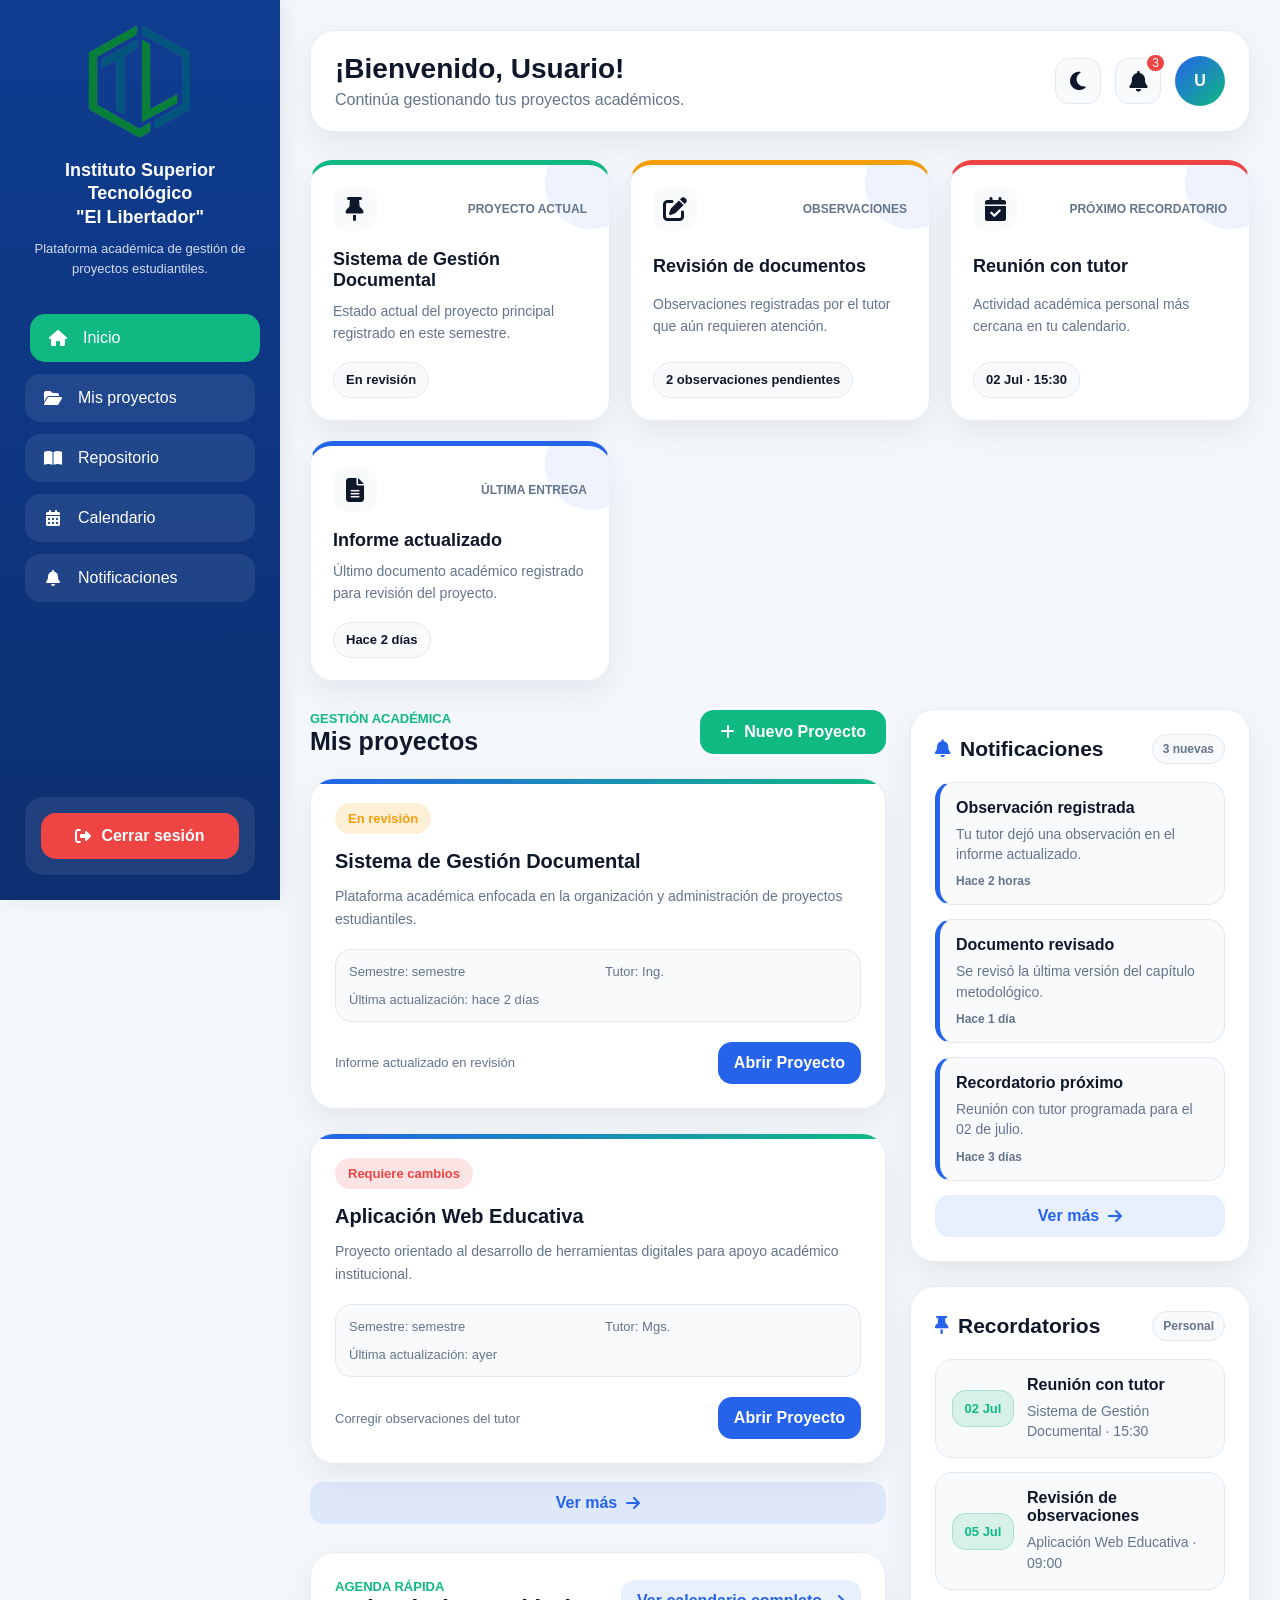
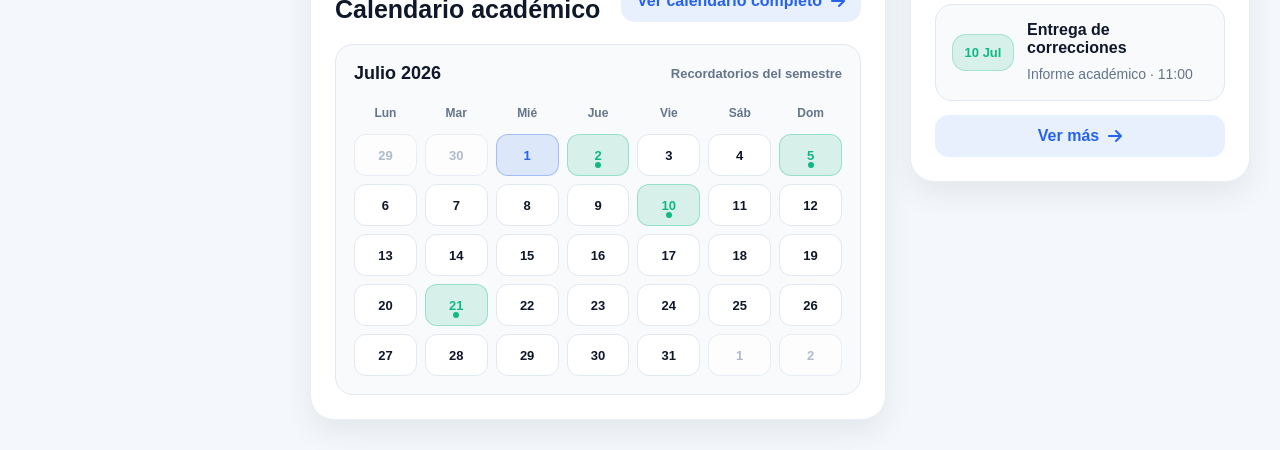
==== commit 96fba8eb: "Interfaz index temporal" ====
--- a/Index/index.html
+++ b/Index/index.html
@@ -77,7 +77,7 @@
 
             <!-- Inicio de bienvenida -->
             <div class="welcome">
-                <h2>¡Bienvenido, Usuario! <i class="fa-solid fa-hand-sparkles" style="color: rgb(20, 48, 97);"></i></h2>
+                <h2>¡Bienvenido, Usuario! </h2>
                 <p>Continúa gestionando tus proyectos académicos.</p>
             </div>
             <!-- Final de bienvenida -->
@@ -109,6 +109,51 @@
         </header>
         <!-- Final de topbar -->
 
+        <!-- Inicio de skeleton loader -->
+        <section class="skeleton-loader" id="dashboardSkeleton" aria-label="Cargando información del dashboard" hidden>
+            <div class="skeleton-status-grid">
+                <article class="skeleton-card">
+                    <span class="skeleton-line short"></span>
+                    <span class="skeleton-line title"></span>
+                    <span class="skeleton-line"></span>
+                    <span class="skeleton-pill"></span>
+                </article>
+                <article class="skeleton-card">
+                    <span class="skeleton-line short"></span>
+                    <span class="skeleton-line title"></span>
+                    <span class="skeleton-line"></span>
+                    <span class="skeleton-pill"></span>
+                </article>
+                <article class="skeleton-card">
+                    <span class="skeleton-line short"></span>
+                    <span class="skeleton-line title"></span>
+                    <span class="skeleton-line"></span>
+                    <span class="skeleton-pill"></span>
+                </article>
+                <article class="skeleton-card">
+                    <span class="skeleton-line short"></span>
+                    <span class="skeleton-line title"></span>
+                    <span class="skeleton-line"></span>
+                    <span class="skeleton-pill"></span>
+                </article>
+            </div>
+            <div class="skeleton-dashboard-grid">
+                <div class="skeleton-card large">
+                    <span class="skeleton-line title"></span>
+                    <span class="skeleton-line"></span>
+                    <span class="skeleton-line"></span>
+                    <span class="skeleton-line medium"></span>
+                </div>
+                <div class="skeleton-card side">
+                    <span class="skeleton-line title"></span>
+                    <span class="skeleton-line"></span>
+                    <span class="skeleton-line"></span>
+                    <span class="skeleton-line short"></span>
+                </div>
+            </div>
+        </section>
+        <!-- Final de skeleton loader -->
+
         <!-- Inicio de tarjetas superiores -->
         <section class="status-section" aria-label="Resumen académico">
             <article class="status-card approved-card">
@@ -179,8 +224,8 @@
                         <h3>Sistema de Gestión Documental</h3>
                         <p>Plataforma académica enfocada en la organización y administración de proyectos estudiantiles.</p>
                         <div class="project-details">
-                            <span>Semestre: 6.º semestre</span>
-                            <span>Tutor: Ing. Ramírez</span>
+                            <span>Semestre: semestre</span>
+                            <span>Tutor: Ing. </span>
                             <span>Última actualización: hace 2 días</span>
                         </div>
                         <div class="project-footer">
@@ -196,8 +241,8 @@
                         <h3>Aplicación Web Educativa</h3>
                         <p>Proyecto orientado al desarrollo de herramientas digitales para apoyo académico institucional.</p>
                         <div class="project-details">
-                            <span>Semestre: 6.º semestre</span>
-                            <span>Tutor: Mgs. Andrade</span>
+                            <span>Semestre: semestre</span>
+                            <span>Tutor: Mgs. </span>
                             <span>Última actualización: ayer</span>
                         </div>
                         <div class="project-footer">
@@ -206,25 +251,6 @@
                         </div>
                     </article>
 
-                    <!-- Card 3
-                    <article class="project-card">
-                        <div class="project-card-top">
-                            <span class="project-status approved">Aprobado</span>
-                        </div>
-                        
-                        <h3>Repositorio Inteligente</h3>
-                        <p>Sistema de almacenamiento y clasificación de proyectos académicos con interfaz moderna.</p>
-                        <div class="project-details">
-                            <span>Semestre: 5.º semestre</span>
-                            <span>Tutor: Ing. Castillo</span>
-                            <span>Última actualización: hace 5 días</span>
-                        </div>
-                        <div class="project-footer">
-                            <span class="date">Entrega revisada y aprobada</span>
-                            <button class="open-btn" type="button">Abrir Proyecto</button>
-                        </div>
-                    </article>
-                    -->
                 </section>
                 <button class="open-btn ghost-btn more-projects-btn" type="button">
                     Ver más
